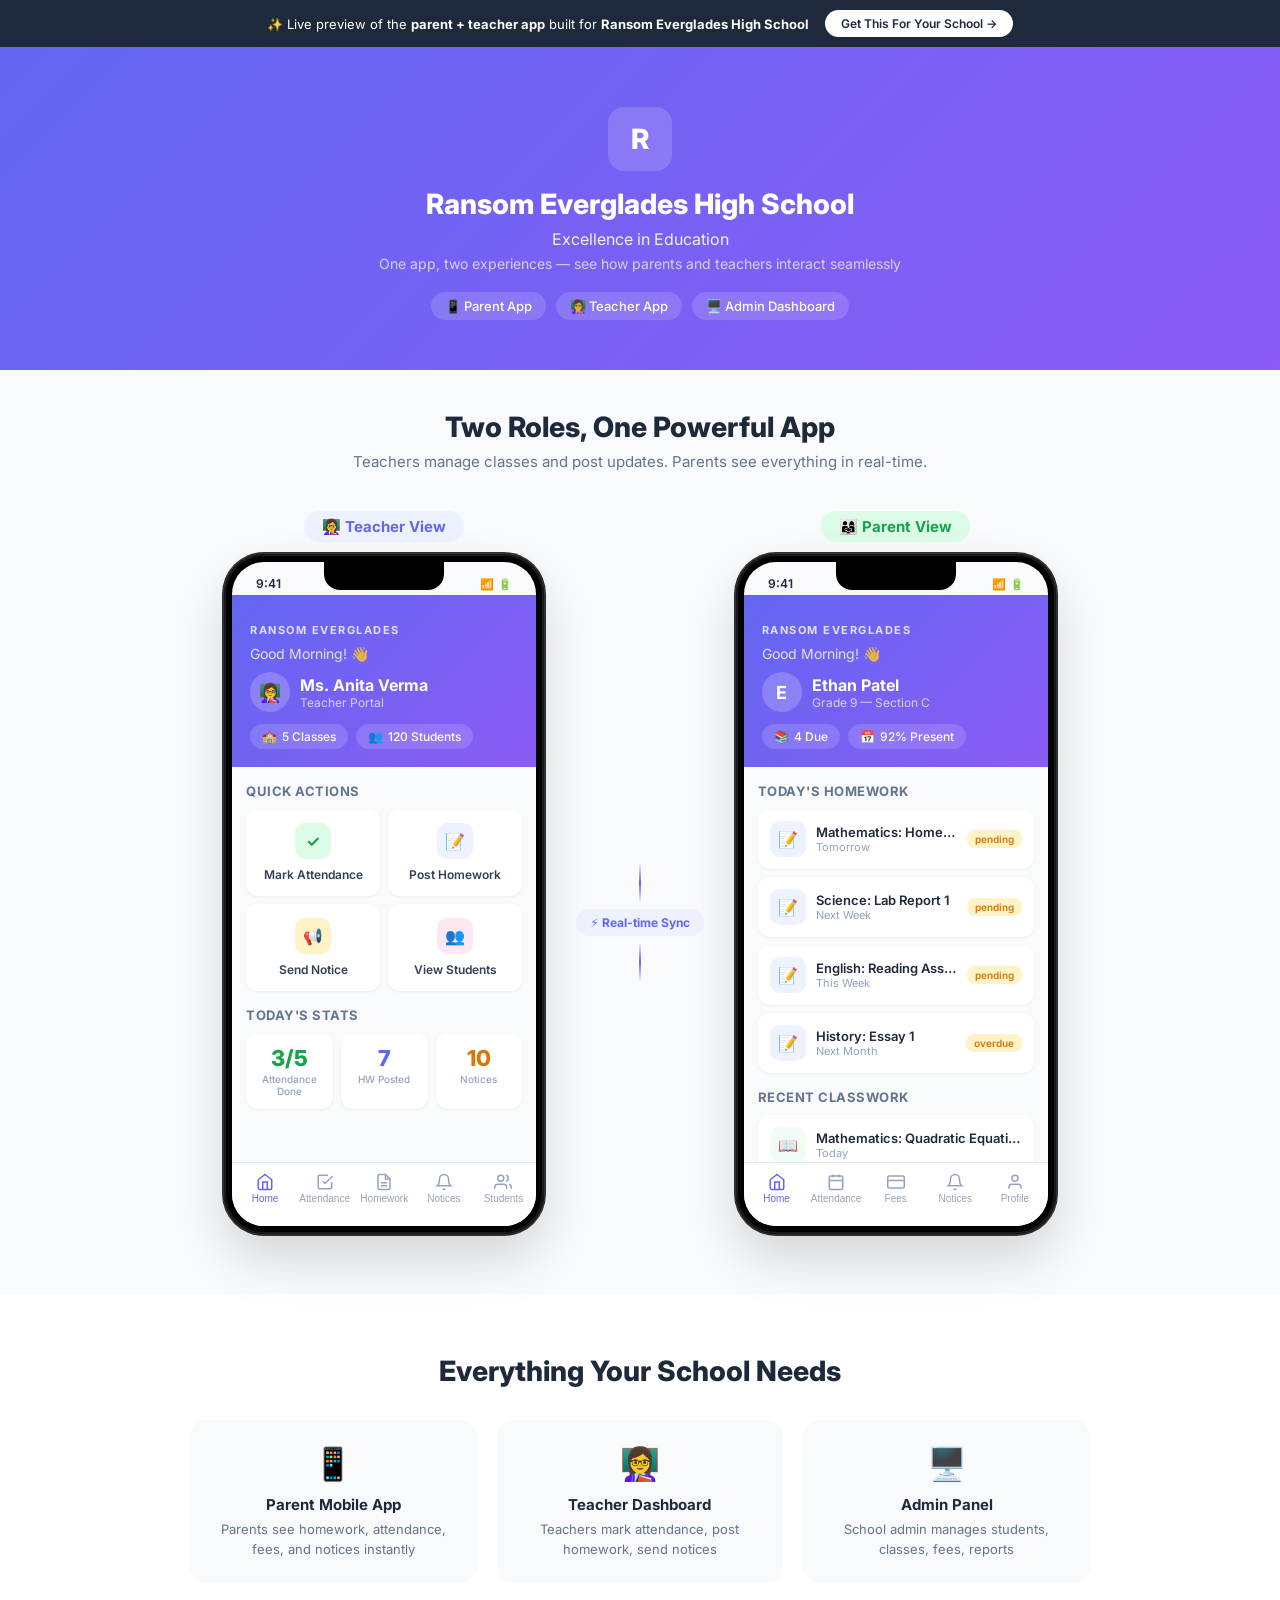
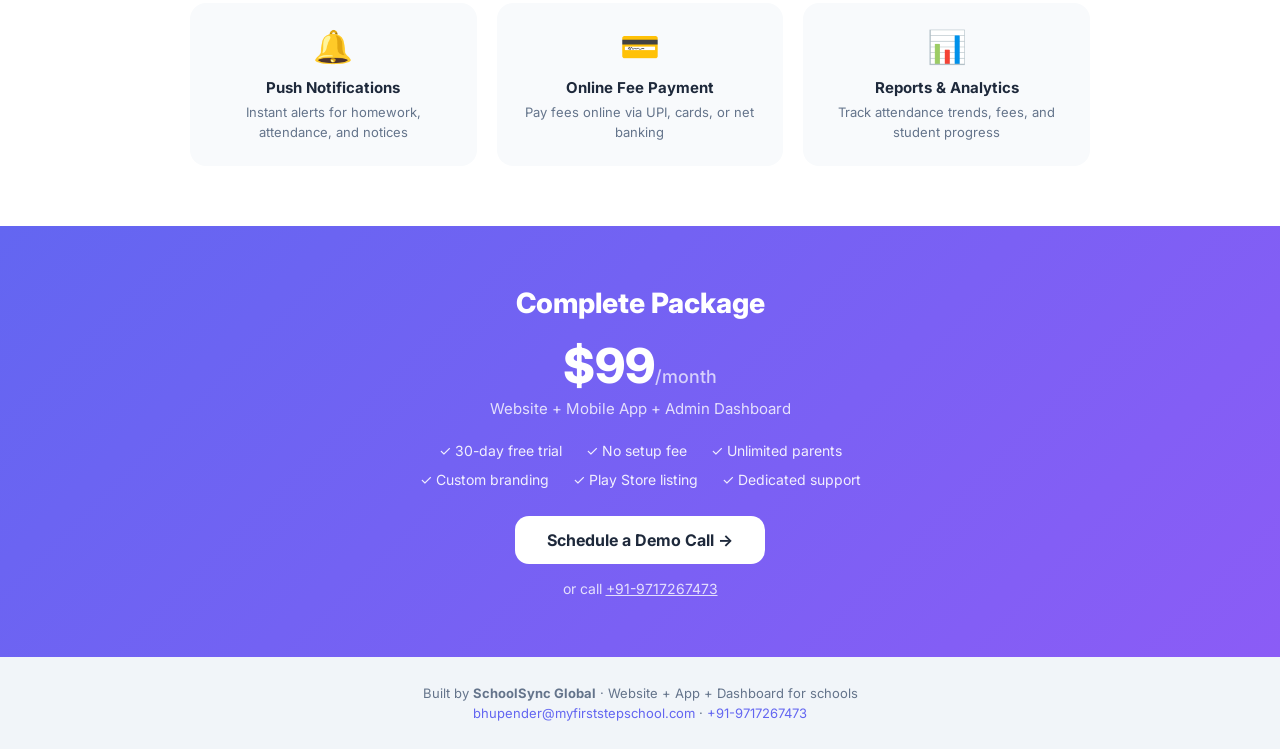
==== app/index.html @ f5631f1d "Add app demo for Ransom Everglades High School" ====
<!DOCTYPE html>
<html lang="en">
<head>
  <meta charset="UTF-8">
  <meta name="viewport" content="width=device-width,initial-scale=1.0">
  <title>Ransom Everglades High School — App Preview</title>
  <meta name="description" content="See how the Ransom Everglades High School parent &amp; teacher app would look. Homework, attendance, fees, notices — all in one app.">
  <link rel="preconnect" href="https://fonts.googleapis.com">
  <link rel="preconnect" href="https://fonts.gstatic.com" crossorigin>
  <link href="https://fonts.googleapis.com/css2?family=Inter:wght@400;500;600;700;800&display=swap" rel="stylesheet">
  <link rel="stylesheet" href="/app/styles.css">
</head>
<body>
  <!-- Top banner -->
  <div class="demo-banner">
    <div class="banner-inner">
      <span>✨ Live preview of the <strong>parent + teacher app</strong> built for <strong>Ransom Everglades High School</strong></span>
      <a href="mailto:bhupender@myfirststepschool.com" class="banner-cta">Get This For Your School →</a>
    </div>
  </div>

  <!-- Hero section -->
  <div class="hero-section" style="background:linear-gradient(135deg,#6366F1,#8B5CF6)">
    <div class="hero-content">
      <div class="hero-logo" style="background:rgba(255,255,255,.15)">R</div>
      <h1>Ransom Everglades High School</h1>
      <p class="hero-tagline">Excellence in Education</p>
      <p class="hero-desc">One app, two experiences — see how parents and teachers interact seamlessly</p>
      <div class="hero-badges">
        <span class="hero-badge">📱 Parent App</span>
        <span class="hero-badge">👩‍🏫 Teacher App</span>
        <span class="hero-badge">🖥️ Admin Dashboard</span>
      </div>
    </div>
  </div>

  <!-- Dual Phone Section -->
  <div class="phones-section">
    <div class="phones-header">
      <h2>Two Roles, One Powerful App</h2>
      <p>Teachers manage classes and post updates. Parents see everything in real-time.</p>
    </div>

    <div class="phones-container">
      <!-- TEACHER PHONE -->
      <div class="phone-wrapper">
        <div class="phone-label teacher-label">👩‍🏫 Teacher View</div>
        <div class="phone-frame" id="teacher-phone">
          <div class="phone-notch"></div>
          <div class="phone-screen">
            <div class="status-bar">
              <span class="time">9:41</span>
              <div class="status-icons"><span>📶</span><span>🔋</span></div>
            </div>

            <!-- Teacher: Dashboard -->
            <div class="app-screen active" data-screen="t-dashboard" data-phone="teacher">
              <div class="screen-hero" style="background:linear-gradient(135deg,#6366F1,#8B5CF6)">
                <div class="app-name-bar">Ransom Everglades</div>
                <div class="hero-greeting">Good Morning! 👋</div>
                <div class="hero-student">
                  <div class="student-avatar">👩‍🏫</div>
                  <div>
                    <div class="student-name">Ms. Anita Verma</div>
                    <div class="student-class">Teacher Portal</div>
                  </div>
                </div>
                <div class="hero-chips">
                  <div class="glass-chip"><span>🏫</span> 5 Classes</div>
                  <div class="glass-chip"><span>👥</span> 120 Students</div>
                </div>
              </div>
              <div class="screen-body">
                <div class="section-label">Quick Actions</div>
                <div class="quick-actions">
                  <div class="action-card" data-goto="t-attendance">
                    <div class="action-icon" style="background:#DCFCE7;color:#16A34A">✓</div>
                    <span>Mark Attendance</span>
                  </div>
                  <div class="action-card" data-goto="t-homework">
                    <div class="action-icon" style="background:#EEF2FF;color:#6366F1">📝</div>
                    <span>Post Homework</span>
                  </div>
                  <div class="action-card" data-goto="t-notices">
                    <div class="action-icon" style="background:#FEF3C7;color:#D97706">📢</div>
                    <span>Send Notice</span>
                  </div>
                  <div class="action-card" data-goto="t-students">
                    <div class="action-icon" style="background:#FCE7F3;color:#DB2777">👥</div>
                    <span>View Students</span>
                  </div>
                </div>
                <div class="section-label" style="margin-top:16px">Today's Stats</div>
                <div class="stats-row">
                  <div class="stat-card"><div class="stat-num" style="color:#16A34A">3/5</div><div class="stat-lbl">Attendance Done</div></div>
                  <div class="stat-card"><div class="stat-num" style="color:#6366F1">7</div><div class="stat-lbl">HW Posted</div></div>
                  <div class="stat-card"><div class="stat-num" style="color:#D97706">10</div><div class="stat-lbl">Notices</div></div>
                </div>
              </div>
            </div>

            <!-- Teacher: Mark Attendance -->
            <div class="app-screen" data-screen="t-attendance" data-phone="teacher">
              <div class="screen-hero compact" style="background:linear-gradient(135deg,#6366F1,#8B5CF6)">
                <div class="app-name-bar">Ransom Everglades</div>
                <div class="screen-title">Mark Attendance</div>
                <div class="screen-subtitle">Sunday, May 24, 2026</div>
              </div>
              <div class="screen-body">
                <div class="class-selector"><div class="class-chip active">Grade 3-A</div><div class="class-chip">Grade 3-B</div><div class="class-chip">Grade 4-A</div></div>
                <div class="attendance-toolbar">
                  <button class="att-btn present-btn">All Present</button>
                  <button class="att-btn absent-btn">All Absent</button>
                </div>
                <div id="teacher-attendance-list" class="card-list"></div>
              </div>
            </div>

            <!-- Teacher: Post Homework -->
            <div class="app-screen" data-screen="t-homework" data-phone="teacher">
              <div class="screen-hero compact" style="background:linear-gradient(135deg,#6366F1,#8B5CF6)">
                <div class="app-name-bar">Ransom Everglades</div>
                <div class="screen-title">Homework</div>
                <div class="screen-subtitle">Post &amp; Manage</div>
              </div>
              <div class="screen-body">
                <div class="form-area">
                  <div class="form-group"><label class="form-label">Class</label><div class="form-select">Grade 3 — Section A</div></div>
                  <div class="form-group"><label class="form-label">Subject</label><div class="form-select">Mathematics</div></div>
                  <div class="form-group"><label class="form-label">Title</label><div class="form-input-demo">Chapter 5 — Fractions Practice</div></div>
                  <div class="form-group"><label class="form-label">Due Date</label><div class="form-input-demo">Tomorrow</div></div>
                  <button class="submit-btn" style="background:#6366F1">📤 Post Homework</button>
                </div>
                <div class="section-label" style="margin-top:16px">Recently Posted</div>
                <div id="teacher-hw-list" class="card-list"></div>
              </div>
            </div>

            <!-- Teacher: Send Notice -->
            <div class="app-screen" data-screen="t-notices" data-phone="teacher">
              <div class="screen-hero compact" style="background:linear-gradient(135deg,#6366F1,#8B5CF6)">
                <div class="app-name-bar">Ransom Everglades</div>
                <div class="screen-title">Notices</div>
                <div class="screen-subtitle">Post Announcements</div>
              </div>
              <div class="screen-body">
                <div class="form-area">
                  <div class="form-group"><label class="form-label">Target</label><div class="class-selector"><div class="class-chip active">All Classes</div><div class="class-chip">3-A</div><div class="class-chip">3-B</div></div></div>
                  <div class="form-group"><label class="form-label">Title</label><div class="form-input-demo">Annual Day Celebration</div></div>
                  <div class="form-group"><label class="form-label">Message</label><div class="form-textarea-demo">Our Annual Day will be held on June 15th. All parents are invited.</div></div>
                  <button class="submit-btn" style="background:#6366F1">📢 Post Notice</button>
                </div>
                <div class="section-label" style="margin-top:16px">Recent</div>
                <div id="teacher-notices-list" class="card-list"></div>
              </div>
            </div>

            <!-- Teacher: Students -->
            <div class="app-screen" data-screen="t-students" data-phone="teacher">
              <div class="screen-hero compact" style="background:linear-gradient(135deg,#6366F1,#8B5CF6)">
                <div class="app-name-bar">Ransom Everglades</div>
                <div class="screen-title">Students</div>
                <div class="screen-subtitle">Class Directory</div>
              </div>
              <div class="screen-body">
                <div class="class-selector"><div class="class-chip active">Grade 3-A</div><div class="class-chip">Grade 3-B</div><div class="class-chip">Grade 4-A</div></div>
                <div class="search-bar"><span>🔍</span><span class="search-text">Search students...</span></div>
                <div id="teacher-students-list" class="card-list"></div>
              </div>
            </div>

            <div class="tab-bar">
              <button class="tab active" data-tab="t-dashboard" data-phone="teacher"><svg width="20" height="20" viewBox="0 0 24 24" fill="none" stroke="currentColor" stroke-width="2"><path d="M3 9l9-7 9 7v11a2 2 0 01-2 2H5a2 2 0 01-2-2z"/><polyline points="9 22 9 12 15 12 15 22"/></svg><span>Home</span></button>
              <button class="tab" data-tab="t-attendance" data-phone="teacher"><svg width="20" height="20" viewBox="0 0 24 24" fill="none" stroke="currentColor" stroke-width="2"><path d="M9 11l3 3L22 4"/><path d="M21 12v7a2 2 0 01-2 2H5a2 2 0 01-2-2V5a2 2 0 012-2h11"/></svg><span>Attendance</span></button>
              <button class="tab" data-tab="t-homework" data-phone="teacher"><svg width="20" height="20" viewBox="0 0 24 24" fill="none" stroke="currentColor" stroke-width="2"><path d="M14 2H6a2 2 0 00-2 2v16a2 2 0 002 2h12a2 2 0 002-2V8z"/><polyline points="14 2 14 8 20 8"/><line x1="16" y1="13" x2="8" y2="13"/><line x1="16" y1="17" x2="8" y2="17"/></svg><span>Homework</span></button>
              <button class="tab" data-tab="t-notices" data-phone="teacher"><svg width="20" height="20" viewBox="0 0 24 24" fill="none" stroke="currentColor" stroke-width="2"><path d="M18 8A6 6 0 006 8c0 7-3 9-3 9h18s-3-2-3-9"/><path d="M13.73 21a2 2 0 01-3.46 0"/></svg><span>Notices</span></button>
              <button class="tab" data-tab="t-students" data-phone="teacher"><svg width="20" height="20" viewBox="0 0 24 24" fill="none" stroke="currentColor" stroke-width="2"><path d="M17 21v-2a4 4 0 00-4-4H5a4 4 0 00-4 4v2"/><circle cx="9" cy="7" r="4"/><path d="M23 21v-2a4 4 0 00-3-3.87"/><path d="M16 3.13a4 4 0 010 7.75"/></svg><span>Students</span></button>
            </div>
          </div>
        </div>
      </div>

      <!-- Sync indicator -->
      <div class="sync-arrow">
        <div class="sync-line"></div>
        <div class="sync-badge">⚡ Real-time Sync</div>
        <div class="sync-line"></div>
      </div>

      <!-- PARENT PHONE -->
      <div class="phone-wrapper">
        <div class="phone-label parent-label">👨‍👩‍👧 Parent View</div>
        <div class="phone-frame" id="parent-phone">
          <div class="phone-notch"></div>
          <div class="phone-screen">
            <div class="status-bar">
              <span class="time">9:41</span>
              <div class="status-icons"><span>📶</span><span>🔋</span></div>
            </div>

            <!-- Parent: Home -->
            <div class="app-screen active" data-screen="p-home" data-phone="parent">
              <div class="screen-hero" style="background:linear-gradient(135deg,#6366F1,#8B5CF6)">
                <div class="app-name-bar">Ransom Everglades</div>
                <div class="hero-greeting">Good Morning! 👋</div>
                <div class="hero-student">
                  <div class="student-avatar">E</div>
                  <div><div class="student-name">Ethan Patel</div><div class="student-class">Grade 9 — Section C</div></div>
                </div>
                <div class="hero-chips">
                  <div class="glass-chip"><span>📚</span> 4 Due</div>
                  <div class="glass-chip"><span>📅</span> 92% Present</div>
                </div>
              </div>
              <div class="screen-body">
                <div class="section-label">Today's Homework</div>
                <div id="homework-list" class="card-list"></div>
                <div class="section-label" style="margin-top:16px">Recent Classwork</div>
                <div id="classwork-list" class="card-list"></div>
              </div>
            </div>

            <!-- Parent: Attendance -->
            <div class="app-screen" data-screen="p-attendance" data-phone="parent">
              <div class="screen-hero compact" style="background:linear-gradient(135deg,#6366F1,#8B5CF6)">
                <div class="app-name-bar">Ransom Everglades</div>
                <div class="screen-title">Attendance</div>
                <div class="screen-subtitle">May Summary</div>
              </div>
              <div class="screen-body">
                <div class="attendance-ring-area"><div class="ring-container"><svg class="progress-ring" viewBox="0 0 120 120"><circle class="ring-bg" cx="60" cy="60" r="52"/><circle class="ring-progress" cx="60" cy="60" r="52" stroke="#6366F1" stroke-dasharray="326.7" stroke-dashoffset="26"/></svg><div class="ring-label">92%</div></div></div>
                <div class="attendance-stats">
                  <div class="att-stat present"><div class="att-num">22</div><div class="att-label">Present</div></div>
                  <div class="att-stat absent"><div class="att-num">2</div><div class="att-label">Absent</div></div>
                  <div class="att-stat other"><div class="att-num">4</div><div class="att-label">Holiday</div></div>
                </div>
                <div class="section-label">Recent Absences</div>
                <div id="absences-list" class="card-list"></div>
              </div>
            </div>

            <!-- Parent: Fees -->
            <div class="app-screen" data-screen="p-fees" data-phone="parent">
              <div class="screen-hero compact" style="background:linear-gradient(135deg,#6366F1,#8B5CF6)">
                <div class="app-name-bar">Ransom Everglades</div>
                <div class="screen-title">Fees</div>
                <div class="screen-subtitle">Payment Summary</div>
              </div>
              <div class="screen-body">
                <div class="fee-summary"><div class="fee-total"><div class="fee-amount">$11,000</div><div class="fee-label">Total This Term</div></div><div class="fee-chips"><div class="fee-chip paid"><span>✓</span> <span>0</span> Paid</div><div class="fee-chip pending"><span>!</span> <span>0</span> Pending</div></div></div>
                <div class="section-label">Fee Details</div>
                <div id="fees-list" class="card-list"></div>
              </div>
            </div>

            <!-- Parent: Notices -->
            <div class="app-screen" data-screen="p-notices" data-phone="parent">
              <div class="screen-hero compact" style="background:linear-gradient(135deg,#6366F1,#8B5CF6)">
                <div class="app-name-bar">Ransom Everglades</div>
                <div class="screen-title">Notices</div>
                <div class="screen-subtitle">School Announcements</div>
              </div>
              <div class="screen-body"><div id="notices-list" class="card-list"></div></div>
            </div>

            <!-- Parent: Profile -->
            <div class="app-screen" data-screen="p-profile" data-phone="parent">
              <div class="screen-hero compact" style="background:linear-gradient(135deg,#6366F1,#8B5CF6)">
                <div class="app-name-bar">Ransom Everglades</div>
                <div class="screen-title">Profile</div>
                <div class="screen-subtitle">Student Information</div>
              </div>
              <div class="screen-body">
                <div class="profile-header"><div class="profile-avatar" style="background:linear-gradient(135deg,#6366F1,#8B5CF6)">E</div><div class="profile-name">Ethan Patel</div><div class="profile-class">Grade 9 — Section C · Roll No. 12</div></div>
                <div class="profile-details">
                  <div class="profile-row"><span class="profile-icon">🏫</span><div><div class="pd-label">School</div><div class="pd-value">Ransom Everglades High School</div></div></div>
                  <div class="profile-row"><span class="profile-icon">👨‍👩‍👧</span><div><div class="pd-label">Parent</div><div class="pd-value">Mr. and Mrs. Rakesh Patel</div></div></div>
                  <div class="profile-row"><span class="profile-icon">📞</span><div><div class="pd-label">Contact</div><div class="pd-value">305-123-4567</div></div></div>
                  <div class="profile-row"><span class="profile-icon">📧</span><div><div class="pd-label">Email</div><div class="pd-value">rakesh.patel@example.com</div></div></div>
                  <div class="profile-row"><span class="profile-icon">🩸</span><div><div class="pd-label">Blood Group</div><div class="pd-value">O+</div></div></div>
                </div>
              </div>
            </div>

            <div class="tab-bar">
              <button class="tab active" data-tab="p-home" data-phone="parent"><svg width="20" height="20" viewBox="0 0 24 24" fill="none" stroke="currentColor" stroke-width="2"><path d="M3 9l9-7 9 7v11a2 2 0 01-2 2H5a2 2 0 01-2-2z"/><polyline points="9 22 9 12 15 12 15 22"/></svg><span>Home</span></button>
              <button class="tab" data-tab="p-attendance" data-phone="parent"><svg width="20" height="20" viewBox="0 0 24 24" fill="none" stroke="currentColor" stroke-width="2"><rect x="3" y="4" width="18" height="18" rx="2" ry="2"/><line x1="16" y1="2" x2="16" y2="6"/><line x1="8" y1="2" x2="8" y2="6"/><line x1="3" y1="10" x2="21" y2="10"/></svg><span>Attendance</span></button>
              <button class="tab" data-tab="p-fees" data-phone="parent"><svg width="20" height="20" viewBox="0 0 24 24" fill="none" stroke="currentColor" stroke-width="2"><rect x="1" y="4" width="22" height="16" rx="2" ry="2"/><line x1="1" y1="10" x2="23" y2="10"/></svg><span>Fees</span></button>
              <button class="tab" data-tab="p-notices" data-phone="parent"><svg width="20" height="20" viewBox="0 0 24 24" fill="none" stroke="currentColor" stroke-width="2"><path d="M18 8A6 6 0 006 8c0 7-3 9-3 9h18s-3-2-3-9"/><path d="M13.73 21a2 2 0 01-3.46 0"/></svg><span>Notices</span></button>
              <button class="tab" data-tab="p-profile" data-phone="parent"><svg width="20" height="20" viewBox="0 0 24 24" fill="none" stroke="currentColor" stroke-width="2"><path d="M20 21v-2a4 4 0 00-4-4H8a4 4 0 00-4 4v2"/><circle cx="12" cy="7" r="4"/></svg><span>Profile</span></button>
            </div>
          </div>
        </div>
      </div>
    </div>
  </div>

  <!-- Features -->
  <div class="features-section">
    <div class="features-inner">
      <h2>Everything Your School Needs</h2>
      <div class="features-grid">
        <div class="feat-card"><div class="feat-icon">📱</div><h3>Parent Mobile App</h3><p>Parents see homework, attendance, fees, and notices instantly</p></div>
        <div class="feat-card"><div class="feat-icon">👩‍🏫</div><h3>Teacher Dashboard</h3><p>Teachers mark attendance, post homework, send notices</p></div>
        <div class="feat-card"><div class="feat-icon">🖥️</div><h3>Admin Panel</h3><p>School admin manages students, classes, fees, reports</p></div>
        <div class="feat-card"><div class="feat-icon">🔔</div><h3>Push Notifications</h3><p>Instant alerts for homework, attendance, and notices</p></div>
        <div class="feat-card"><div class="feat-icon">💳</div><h3>Online Fee Payment</h3><p>Pay fees online via UPI, cards, or net banking</p></div>
        <div class="feat-card"><div class="feat-icon">📊</div><h3>Reports &amp; Analytics</h3><p>Track attendance trends, fees, and student progress</p></div>
      </div>
    </div>
  </div>

  <!-- Pricing -->
  <div class="pricing-section" style="background:linear-gradient(135deg,#6366F1,#8B5CF6)">
    <div class="pricing-inner">
      <h2>Complete Package</h2>
      <div class="pricing-price">$99<span>/month</span></div>
      <p class="pricing-sub">Website + Mobile App + Admin Dashboard</p>
      <div class="pricing-features"><span>✓ 30-day free trial</span><span>✓ No setup fee</span><span>✓ Unlimited parents</span><span>✓ Custom branding</span><span>✓ Play Store listing</span><span>✓ Dedicated support</span></div>
      <a href="mailto:bhupender@myfirststepschool.com?subject=Demo%20for%20ransom-everglades-high-school" class="cta-button-lg">Schedule a Demo Call →</a>
      <p class="pricing-phone">or call <a href="tel:+919717267473">+91-9717267473</a></p>
    </div>
  </div>

  <footer class="demo-footer">
    <div class="footer-inner">
      <p>Built by <strong>SchoolSync Global</strong> · Website + App + Dashboard for schools</p>
      <p><a href="mailto:bhupender@myfirststepschool.com">bhupender@myfirststepschool.com</a> · <a href="tel:+919717267473">+91-9717267473</a></p>
    </div>
  </footer>

  <script>window.__SCHOOL_CONFIG__ = {"homework":[{"subject":"Mathematics","title":"Homework Assignment 4","due":"Tomorrow","status":"pending"},{"subject":"Science","title":"Lab Report 1","due":"Next Week","status":"pending"},{"subject":"English","title":"Reading Assignment 2","due":"This Week","status":"pending"},{"subject":"History","title":"Essay 1","due":"Next Month","status":"overdue"}],"classwork":[{"subject":"Mathematics","title":"Quadratic Equations","date":"Today"},{"subject":"Science","title":"Cellular Respiration","date":"Yesterday"},{"subject":"English","title":"Poetry Analysis","date":"This Week"}],"absences":[{"date":"2024-03-05","reason":"Illness","status":"approved"},{"date":"2024-03-10","reason":"Family Emergency","status":"pending"}],"fees":[{"type":"Tuition","amount":"$10,000","due":"2024-03-15","status":"paid"},{"type":"Activity Fee","amount":"$500","due":"2024-03-20","status":"pending"},{"type":"Transportation Fee","amount":"$200","due":"2024-03-25","status":"paid"},{"type":"Books and Materials","amount":"$300","due":"2024-03-30","status":"pending"}],"notices":[{"title":"School Play Auditions","body":"Auditions for the school play will be held on March 5th. Please sign up for a time slot.","date":"2024-03-01"},{"title":"Parent-Teacher Conference","body":"A parent-teacher conference will be held on March 20th. Please sign up for a time slot.","date":"2024-03-15"},{"title":"School Calendar Update","body":"Please note that the school calendar has been updated. The new calendar can be found on the school website.","date":"2024-03-10"},{"title":"Book Fair","body":"A book fair will be held on March 25th. Please come and explore the different books available.","date":"2024-03-20"}],"teacher":{"students":[{"name":"Ethan Patel","roll":101,"parent":"Mr. and Mrs. Rakesh Patel","color":"#f6e6d5","textColor":"#333"},{"name":"Sophia Rodriguez","roll":102,"parent":"Mr. and Mrs. Carlos Rodriguez","color":"#d1f3fa","textColor":"#333"},{"name":"Oliver Brown","roll":103,"parent":"Mr. and Mrs. James Brown","color":"#f6d0b3","textColor":"#333"},{"name":"Ava Lee","roll":104,"parent":"Mr. and Mrs. David Lee","color":"#b3d0e6","textColor":"#333"},{"name":"Noah White","roll":105,"parent":"Mr. and Mrs. Emily White","color":"#c9e6d1","textColor":"#333"},{"name":"Isabella Hall","roll":106,"parent":"Mr. and Mrs. Michael Hall","color":"#d1c5f5","textColor":"#333"},{"name":"Liam Martin","roll":107,"parent":"Mr. and Mrs. Sarah Martin","color":"#e6d6b1","textColor":"#333"},{"name":"Charlotte Kim","roll":108,"parent":"Mr. and Mrs. Daniel Kim","color":"#d4c3f9","textColor":"#333"},{"name":"William Walker","roll":109,"parent":"Mr. and Mrs. Rachel Walker","color":"#f0c7d5","textColor":"#333"},{"name":"Emily Brooks","roll":110,"parent":"Mr. and Mrs. Kevin Brooks","color":"#b3c5d5","textColor":"#333"}],"recentHomework":[{"subject":"Mathematics","title":"Homework Assignment 5","class":"Grade 9","date":"2024-03-10"},{"subject":"Science","title":"Lab Report 2","class":"Grade 9","date":"2024-03-12"},{"subject":"English","title":"Reading Assignment 3","class":"Grade 9","date":"2024-03-15"}],"recentNotices":[{"title":"School Play Auditions","target":"Grade 9-12","date":"2024-03-05"},{"title":"Parent-Teacher Conference","target":"Grade 9-12","date":"2024-03-20"}]}};</script>
  <script src="/app/app.js"></script>
</body>
</html>
---- app/styles.css ----
/* ==================== RESET & BASE ==================== */
*,*::before,*::after{box-sizing:border-box;margin:0;padding:0}
body{font-family:'Inter',system-ui,-apple-system,sans-serif;background:#f8fafc;color:#1e293b;-webkit-font-smoothing:antialiased}
a{color:inherit;text-decoration:none}

/* ==================== DEMO BANNER ==================== */
.demo-banner{background:#1e293b;color:#fff;padding:10px 20px;text-align:center;font-size:13px;position:sticky;top:0;z-index:100}
.banner-inner{max-width:900px;margin:0 auto;display:flex;align-items:center;justify-content:center;gap:16px;flex-wrap:wrap}
.banner-cta{background:#fff;color:#1e293b;padding:6px 16px;border-radius:20px;font-weight:600;font-size:12px;transition:transform .2s}
.banner-cta:hover{transform:scale(1.05)}

/* ==================== HERO SECTION ==================== */
.hero-section{padding:60px 20px 50px;text-align:center;color:#fff}
.hero-content{max-width:600px;margin:0 auto}
.hero-logo{width:64px;height:64px;border-radius:16px;display:inline-flex;align-items:center;justify-content:center;font-size:28px;font-weight:800;color:#fff;margin-bottom:16px}
.hero-section h1{font-size:28px;font-weight:800;margin-bottom:8px}
.hero-tagline{font-size:16px;opacity:.9;margin-bottom:6px}
.hero-desc{font-size:14px;opacity:.7;margin-bottom:20px}
.hero-badges{display:flex;gap:10px;justify-content:center;flex-wrap:wrap}
.hero-badge{background:rgba(255,255,255,.15);backdrop-filter:blur(8px);padding:6px 14px;border-radius:20px;font-size:13px;font-weight:500}

/* ==================== PHONES SECTION ==================== */
.phones-section{padding:40px 20px 60px;max-width:1100px;margin:0 auto}
.phones-header{text-align:center;margin-bottom:40px}
.phones-header h2{font-size:28px;font-weight:800;margin-bottom:8px}
.phones-header p{color:#64748b;font-size:15px}

.phones-container{display:flex;align-items:flex-start;justify-content:center;gap:24px;flex-wrap:wrap}
.phone-wrapper{display:flex;flex-direction:column;align-items:center;gap:12px}

/* Phone Labels */
.phone-label{font-size:15px;font-weight:700;padding:6px 18px;border-radius:20px;display:inline-flex;align-items:center;gap:6px}
.teacher-label{background:#EEF2FF;color:#6366F1}
.parent-label{background:#DCFCE7;color:#16A34A}

/* ==================== PHONE FRAME ==================== */
.phone-frame{width:320px;height:680px;background:#000;border-radius:40px;padding:8px;box-shadow:0 25px 50px rgba(0,0,0,.15),0 0 0 2px #333,inset 0 0 0 2px #1a1a1a;position:relative;overflow:hidden}
.phone-notch{position:absolute;top:8px;left:50%;transform:translateX(-50%);width:120px;height:28px;background:#000;border-radius:0 0 16px 16px;z-index:10}
.phone-screen{background:#f8fafc;border-radius:32px;height:100%;overflow:hidden;display:flex;flex-direction:column;position:relative}

/* Status Bar */
.status-bar{display:flex;justify-content:space-between;align-items:center;padding:14px 24px 4px;font-size:12px;font-weight:600;position:relative;z-index:5}
.status-icons{display:flex;gap:4px;font-size:11px}

/* ==================== APP SCREENS ==================== */
.app-screen{display:none;flex-direction:column;flex:1;overflow:hidden}
.app-screen.active{display:flex}

/* Screen Hero */
.screen-hero{color:#fff;padding:28px 18px 18px;position:relative}
.screen-hero.compact{padding:28px 18px 14px}
.app-name-bar{font-size:11px;font-weight:700;text-transform:uppercase;letter-spacing:1.5px;opacity:.8;margin-bottom:8px}
.screen-title{font-size:20px;font-weight:800}
.screen-subtitle{font-size:13px;opacity:.7;margin-top:2px}

.hero-greeting{font-size:14px;opacity:.8;margin-bottom:10px}
.hero-student{display:flex;align-items:center;gap:10px;margin-bottom:12px}
.student-avatar{width:40px;height:40px;border-radius:50%;background:rgba(255,255,255,.2);display:flex;align-items:center;justify-content:center;font-size:18px;font-weight:700}
.student-name{font-size:16px;font-weight:700}
.student-class{font-size:12px;opacity:.7}
.hero-chips{display:flex;gap:8px}
.glass-chip{background:rgba(255,255,255,.15);backdrop-filter:blur(8px);padding:5px 12px;border-radius:14px;font-size:12px;font-weight:500;display:flex;align-items:center;gap:5px}

/* Screen Body */
.screen-body{flex:1;overflow-y:auto;padding:16px 14px;-webkit-overflow-scrolling:touch}
.section-label{font-size:13px;font-weight:700;color:#64748b;text-transform:uppercase;letter-spacing:.5px;margin-bottom:10px}

/* ==================== TAB BAR ==================== */
.tab-bar{display:flex;background:#fff;border-top:1px solid #e2e8f0;padding:6px 4px 18px;gap:2px}
.tab{flex:1;display:flex;flex-direction:column;align-items:center;gap:2px;background:none;border:none;color:#94a3b8;font-size:10px;font-weight:500;padding:4px 0;cursor:pointer;transition:color .2s}
.tab.active{color:#6366F1}
.tab svg{width:18px;height:18px}

/* ==================== CARD LIST ==================== */
.card-list{display:flex;flex-direction:column;gap:8px}
.card-item{background:#fff;border-radius:12px;padding:12px;box-shadow:0 1px 3px rgba(0,0,0,.06);display:flex;align-items:center;gap:10px;transition:transform .15s}
.card-item:active{transform:scale(.98)}
.card-icon{width:36px;height:36px;border-radius:10px;display:flex;align-items:center;justify-content:center;font-size:16px;flex-shrink:0}
.card-content{flex:1;min-width:0}
.card-title{font-size:13px;font-weight:600;white-space:nowrap;overflow:hidden;text-overflow:ellipsis}
.card-sub{font-size:11px;color:#94a3b8}
.card-badge{font-size:10px;font-weight:600;padding:3px 8px;border-radius:8px;flex-shrink:0}

/* ==================== TEACHER: QUICK ACTIONS ==================== */
.quick-actions{display:grid;grid-template-columns:1fr 1fr;gap:8px}
.action-card{background:#fff;border-radius:12px;padding:14px 10px;display:flex;flex-direction:column;align-items:center;gap:8px;box-shadow:0 1px 3px rgba(0,0,0,.06);cursor:pointer;transition:transform .15s,box-shadow .15s}
.action-card:active{transform:scale(.96)}
.action-icon{width:36px;height:36px;border-radius:10px;display:flex;align-items:center;justify-content:center;font-size:16px;font-weight:700}
.action-card span{font-size:12px;font-weight:600;color:#334155}

/* ==================== TEACHER: STATS ROW ==================== */
.stats-row{display:grid;grid-template-columns:1fr 1fr 1fr;gap:8px}
.stat-card{background:#fff;border-radius:12px;padding:12px 8px;text-align:center;box-shadow:0 1px 3px rgba(0,0,0,.06)}
.stat-num{font-size:22px;font-weight:800}
.stat-lbl{font-size:10px;color:#94a3b8;font-weight:500;margin-top:2px}

/* ==================== TEACHER: CLASS SELECTOR ==================== */
.class-selector{display:flex;gap:6px;flex-wrap:wrap;margin-bottom:12px}
.class-chip{padding:6px 14px;border-radius:16px;font-size:12px;font-weight:600;background:#f1f5f9;color:#64748b;cursor:pointer;transition:all .2s}
.class-chip.active{background:#6366F1;color:#fff}

/* ==================== TEACHER: ATTENDANCE TOOLBAR ==================== */
.attendance-toolbar{display:flex;gap:8px;margin-bottom:12px}
.att-btn{flex:1;padding:8px;border:none;border-radius:10px;font-size:12px;font-weight:600;cursor:pointer;transition:opacity .2s}
.present-btn{background:#DCFCE7;color:#16A34A}
.absent-btn{background:#FEE2E2;color:#DC2626}

/* ==================== TEACHER: ATTENDANCE STUDENT ROW ==================== */
.attendance-row{display:flex;align-items:center;gap:10px;background:#fff;border-radius:12px;padding:10px 12px;margin-bottom:6px;box-shadow:0 1px 3px rgba(0,0,0,.06)}
.att-student-info{flex:1;min-width:0}
.att-student-name{font-size:13px;font-weight:600}
.att-student-roll{font-size:11px;color:#94a3b8}
.att-toggle{display:flex;gap:4px}
.att-toggle-btn{width:28px;height:28px;border:2px solid #e2e8f0;border-radius:8px;display:flex;align-items:center;justify-content:center;font-size:11px;font-weight:700;background:#fff;cursor:pointer;transition:all .2s}
.att-toggle-btn.sel-present{background:#DCFCE7;border-color:#16A34A;color:#16A34A}
.att-toggle-btn.sel-absent{background:#FEE2E2;border-color:#DC2626;color:#DC2626}
.att-toggle-btn.sel-late{background:#FEF3C7;border-color:#D97706;color:#D97706}

/* ==================== TEACHER: FORM ELEMENTS ==================== */
.form-area{display:flex;flex-direction:column;gap:12px}
.form-group{display:flex;flex-direction:column;gap:4px}
.form-label{font-size:11px;font-weight:600;color:#64748b;text-transform:uppercase;letter-spacing:.5px}
.form-select,.form-input-demo{background:#fff;border:1.5px solid #e2e8f0;border-radius:10px;padding:10px 12px;font-size:13px;color:#334155}
.form-textarea-demo{background:#fff;border:1.5px solid #e2e8f0;border-radius:10px;padding:10px 12px;font-size:12px;color:#334155;min-height:60px;line-height:1.5}
.submit-btn{border:none;color:#fff;padding:12px;border-radius:12px;font-size:14px;font-weight:700;cursor:pointer;transition:opacity .2s}
.submit-btn:active{opacity:.8}

/* Tab Pills */
.tab-pills{display:flex;gap:4px;background:#f1f5f9;border-radius:10px;padding:3px;margin-bottom:12px}
.pill{flex:1;text-align:center;padding:7px;border-radius:8px;font-size:12px;font-weight:600;color:#64748b;cursor:pointer;transition:all .2s}
.pill.active{background:#fff;color:#334155;box-shadow:0 1px 3px rgba(0,0,0,.1)}

/* ==================== TEACHER: SEARCH BAR ==================== */
.search-bar{display:flex;align-items:center;gap:8px;background:#fff;border:1.5px solid #e2e8f0;border-radius:12px;padding:10px 14px;margin-bottom:12px}
.search-text{font-size:13px;color:#94a3b8}

/* ==================== SYNC ARROW ==================== */
.sync-arrow{display:flex;flex-direction:column;align-items:center;gap:6px;padding:0 8px;align-self:center;margin-top:100px}
.sync-line{width:2px;height:40px;background:linear-gradient(180deg,transparent,#6366F1,transparent)}
.sync-badge{background:#EEF2FF;color:#6366F1;padding:6px 14px;border-radius:16px;font-size:12px;font-weight:700;white-space:nowrap;animation:syncPulse 2s ease-in-out infinite}
@keyframes syncPulse{0%,100%{opacity:.7;transform:scale(.97)}50%{opacity:1;transform:scale(1)}}

/* ==================== PARENT: ATTENDANCE RING ==================== */
.attendance-ring-area{display:flex;justify-content:center;margin:16px 0}
.ring-container{position:relative;width:120px;height:120px}
.progress-ring{width:100%;height:100%;transform:rotate(-90deg)}
.ring-bg{fill:none;stroke:#e2e8f0;stroke-width:8}
.ring-progress{fill:none;stroke-width:8;stroke-linecap:round;transition:stroke-dashoffset .8s ease}
.ring-label{position:absolute;top:50%;left:50%;transform:translate(-50%,-50%);font-size:24px;font-weight:800}
.attendance-stats{display:flex;justify-content:center;gap:24px;margin:16px 0}
.att-stat{text-align:center}
.att-num{font-size:20px;font-weight:800}
.att-label{font-size:11px;color:#94a3b8;font-weight:500}
.att-stat.present .att-num{color:#16A34A}
.att-stat.absent .att-num{color:#DC2626}
.att-stat.other .att-num{color:#6366F1}

/* ==================== PARENT: FEE SUMMARY ==================== */
.fee-summary{background:#fff;border-radius:16px;padding:20px;margin-bottom:16px;box-shadow:0 2px 8px rgba(0,0,0,.06);text-align:center}
.fee-amount{font-size:28px;font-weight:800;color:#1e293b}
.fee-label{font-size:12px;color:#94a3b8;margin-top:4px}
.fee-chips{display:flex;justify-content:center;gap:12px;margin-top:12px}
.fee-chip{display:flex;align-items:center;gap:6px;padding:6px 12px;border-radius:12px;font-size:12px;font-weight:600}
.fee-chip.paid{background:#DCFCE7;color:#16A34A}
.fee-chip.pending{background:#FEE2E2;color:#DC2626}

/* ==================== PARENT: PROFILE ==================== */
.profile-header{text-align:center;padding:16px 0 20px}
.profile-avatar{width:64px;height:64px;border-radius:50%;display:inline-flex;align-items:center;justify-content:center;font-size:24px;font-weight:800;color:#fff;margin-bottom:10px}
.profile-name{font-size:18px;font-weight:700}
.profile-class{font-size:13px;color:#64748b;margin-top:2px}
.profile-details{display:flex;flex-direction:column;gap:1px;background:#e2e8f0;border-radius:14px;overflow:hidden}
.profile-row{display:flex;align-items:center;gap:12px;padding:14px;background:#fff}
.profile-icon{font-size:18px;flex-shrink:0}
.pd-label{font-size:11px;color:#94a3b8;font-weight:500}
.pd-value{font-size:13px;font-weight:600}

/* ==================== FEATURES SECTION ==================== */
.features-section{padding:60px 20px;background:#fff}
.features-inner{max-width:900px;margin:0 auto;text-align:center}
.features-inner h2{font-size:28px;font-weight:800;margin-bottom:32px}
.features-grid{display:grid;grid-template-columns:repeat(3,1fr);gap:20px}
.feat-card{background:#f8fafc;border-radius:16px;padding:24px 20px;text-align:center;transition:transform .2s,box-shadow .2s}
.feat-card:hover{transform:translateY(-4px);box-shadow:0 8px 24px rgba(0,0,0,.08)}
.feat-icon{font-size:32px;margin-bottom:12px}
.feat-card h3{font-size:15px;font-weight:700;margin-bottom:6px}
.feat-card p{font-size:13px;color:#64748b;line-height:1.5}

/* ==================== PRICING SECTION ==================== */
.pricing-section{padding:60px 20px;color:#fff;text-align:center}
.pricing-inner{max-width:500px;margin:0 auto}
.pricing-inner h2{font-size:28px;font-weight:800;margin-bottom:16px}
.pricing-price{font-size:48px;font-weight:800;margin-bottom:4px}
.pricing-price span{font-size:18px;opacity:.7;font-weight:500}
.pricing-sub{font-size:15px;opacity:.8;margin-bottom:24px}
.pricing-features{display:flex;flex-wrap:wrap;justify-content:center;gap:12px 24px;margin-bottom:28px;font-size:14px;opacity:.9}
.cta-button-lg{display:inline-block;background:#fff;color:#1e293b;padding:14px 32px;border-radius:14px;font-size:16px;font-weight:700;transition:transform .2s}
.cta-button-lg:hover{transform:scale(1.05)}
.pricing-phone{margin-top:16px;font-size:14px;opacity:.8}
.pricing-phone a{text-decoration:underline}

/* ==================== FOOTER ==================== */
.demo-footer{padding:24px 20px;text-align:center;background:#f1f5f9}
.footer-inner p{font-size:13px;color:#64748b;margin:4px 0}
.footer-inner a{color:#6366F1}

/* ==================== RESPONSIVE ==================== */
@media(max-width:840px){
  .phones-container{flex-direction:column;align-items:center}
  .sync-arrow{flex-direction:row;margin-top:0;padding:8px 0}
  .sync-line{width:40px;height:2px}
  .features-grid{grid-template-columns:1fr 1fr}
}
@media(max-width:500px){
  .phone-frame{width:290px;height:620px}
  .hero-section h1{font-size:22px}
  .features-grid{grid-template-columns:1fr}
  .pricing-price{font-size:36px}
}
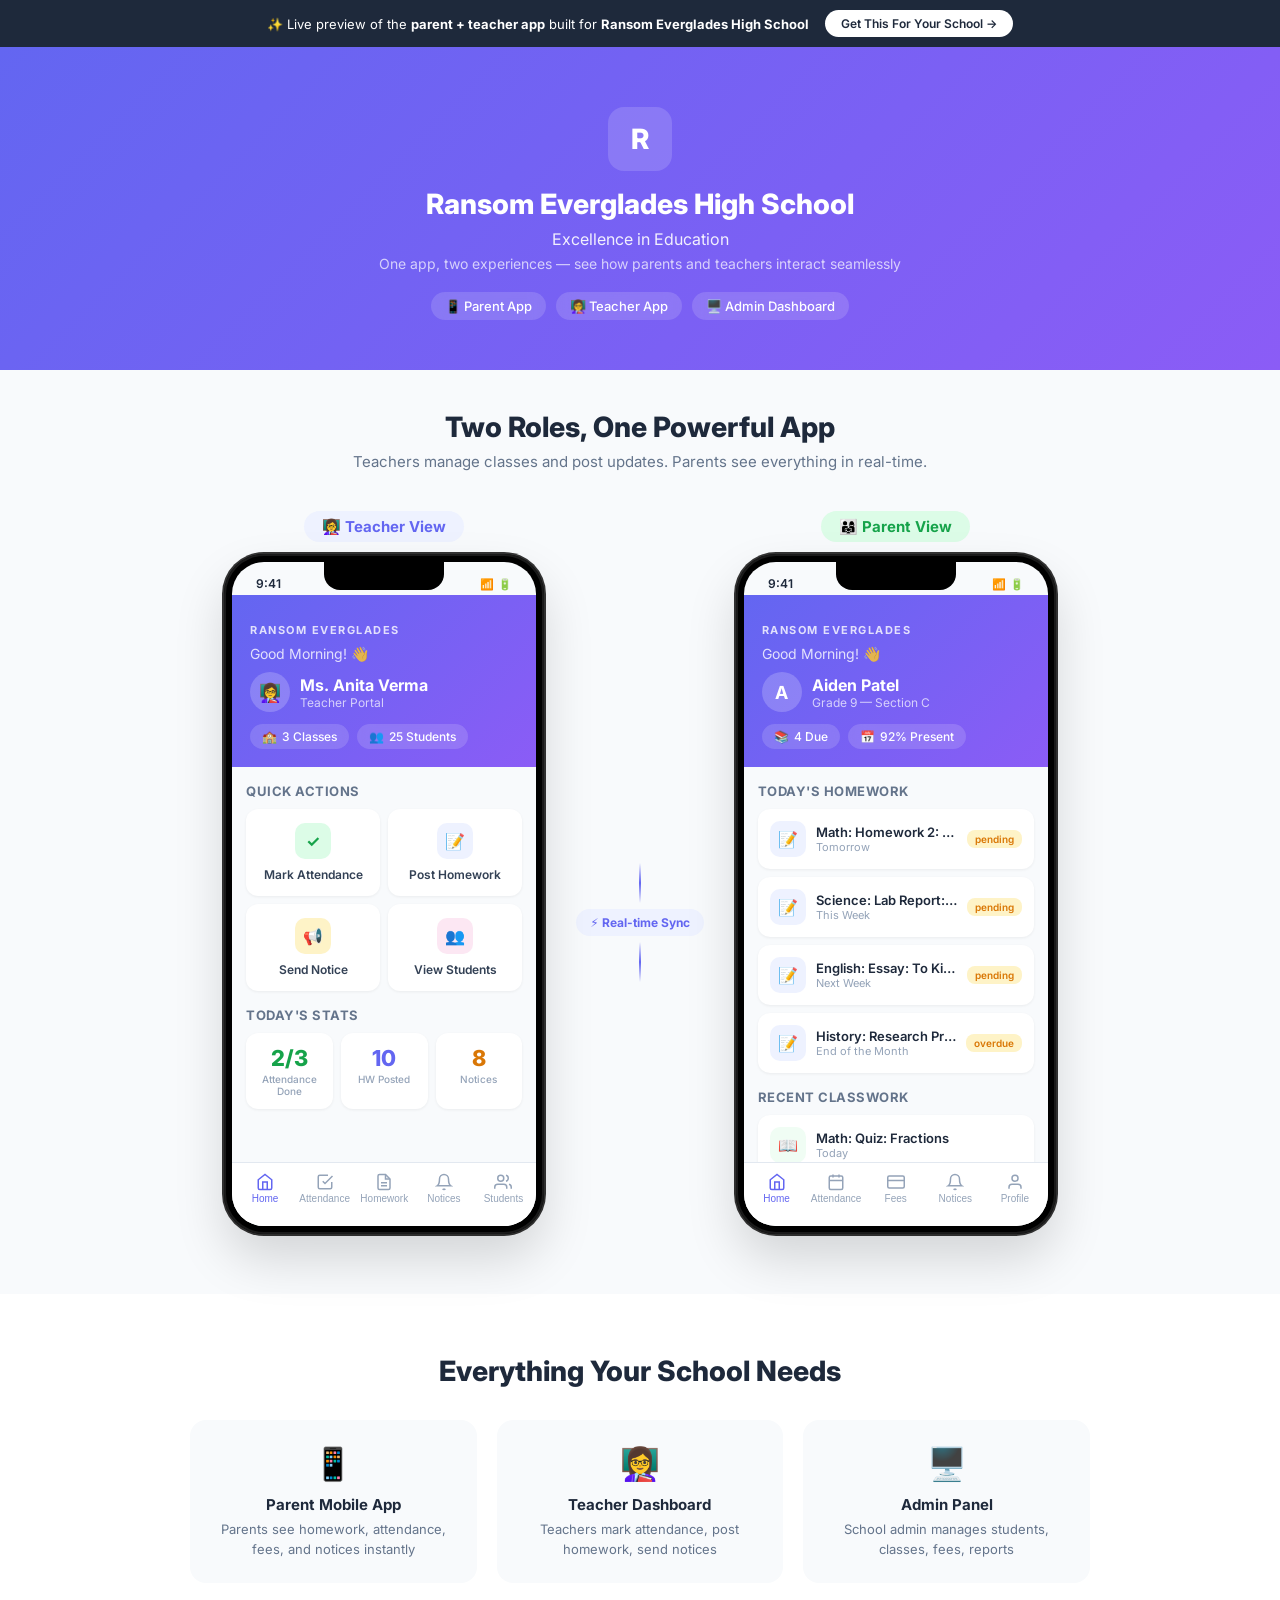
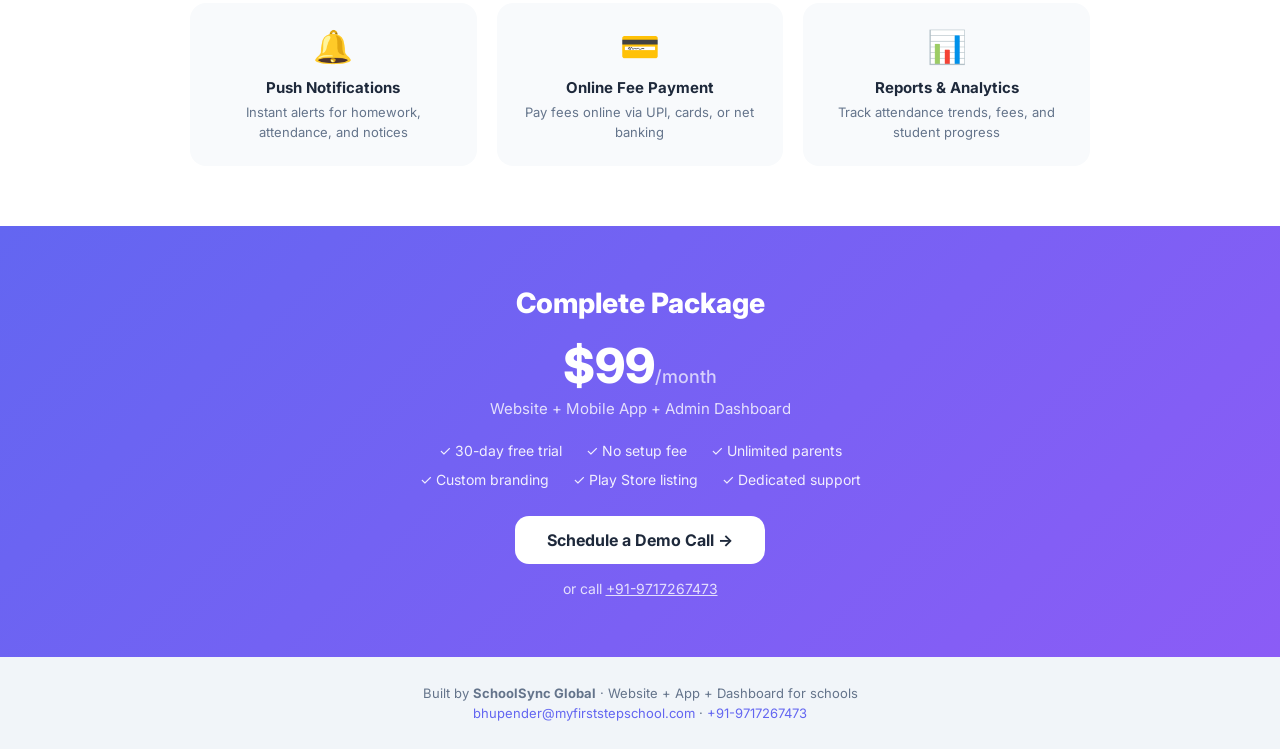
==== commit 06e8b28d: "Add app demo for Ransom Everglades High School" ====
--- a/app/index.html
+++ b/app/index.html
@@ -66,8 +66,8 @@
                   </div>
                 </div>
                 <div class="hero-chips">
-                  <div class="glass-chip"><span>🏫</span> 5 Classes</div>
-                  <div class="glass-chip"><span>👥</span> 120 Students</div>
+                  <div class="glass-chip"><span>🏫</span> 3 Classes</div>
+                  <div class="glass-chip"><span>👥</span> 25 Students</div>
                 </div>
               </div>
               <div class="screen-body">
@@ -92,9 +92,9 @@
                 </div>
                 <div class="section-label" style="margin-top:16px">Today's Stats</div>
                 <div class="stats-row">
-                  <div class="stat-card"><div class="stat-num" style="color:#16A34A">3/5</div><div class="stat-lbl">Attendance Done</div></div>
-                  <div class="stat-card"><div class="stat-num" style="color:#6366F1">7</div><div class="stat-lbl">HW Posted</div></div>
-                  <div class="stat-card"><div class="stat-num" style="color:#D97706">10</div><div class="stat-lbl">Notices</div></div>
+                  <div class="stat-card"><div class="stat-num" style="color:#16A34A">2/3</div><div class="stat-lbl">Attendance Done</div></div>
+                  <div class="stat-card"><div class="stat-num" style="color:#6366F1">10</div><div class="stat-lbl">HW Posted</div></div>
+                  <div class="stat-card"><div class="stat-num" style="color:#D97706">8</div><div class="stat-lbl">Notices</div></div>
                 </div>
               </div>
             </div>
@@ -104,7 +104,7 @@
               <div class="screen-hero compact" style="background:linear-gradient(135deg,#6366F1,#8B5CF6)">
                 <div class="app-name-bar">Ransom Everglades</div>
                 <div class="screen-title">Mark Attendance</div>
-                <div class="screen-subtitle">Sunday, May 24, 2026</div>
+                <div class="screen-subtitle">Monday, May 25, 2026</div>
               </div>
               <div class="screen-body">
                 <div class="class-selector"><div class="class-chip active">Grade 3-A</div><div class="class-chip">Grade 3-B</div><div class="class-chip">Grade 4-A</div></div>
@@ -204,8 +204,8 @@
                 <div class="app-name-bar">Ransom Everglades</div>
                 <div class="hero-greeting">Good Morning! 👋</div>
                 <div class="hero-student">
-                  <div class="student-avatar">E</div>
-                  <div><div class="student-name">Ethan Patel</div><div class="student-class">Grade 9 — Section C</div></div>
+                  <div class="student-avatar">A</div>
+                  <div><div class="student-name">Aiden Patel</div><div class="student-class">Grade 9 — Section C</div></div>
                 </div>
                 <div class="hero-chips">
                   <div class="glass-chip"><span>📚</span> 4 Due</div>
@@ -247,7 +247,7 @@
                 <div class="screen-subtitle">Payment Summary</div>
               </div>
               <div class="screen-body">
-                <div class="fee-summary"><div class="fee-total"><div class="fee-amount">$11,000</div><div class="fee-label">Total This Term</div></div><div class="fee-chips"><div class="fee-chip paid"><span>✓</span> <span>0</span> Paid</div><div class="fee-chip pending"><span>!</span> <span>0</span> Pending</div></div></div>
+                <div class="fee-summary"><div class="fee-total"><div class="fee-amount">$15,700</div><div class="fee-label">Total This Term</div></div><div class="fee-chips"><div class="fee-chip paid"><span>✓</span> <span>1</span> Paid</div><div class="fee-chip pending"><span>!</span> <span>3</span> Pending</div></div></div>
                 <div class="section-label">Fee Details</div>
                 <div id="fees-list" class="card-list"></div>
               </div>
@@ -271,12 +271,12 @@
                 <div class="screen-subtitle">Student Information</div>
               </div>
               <div class="screen-body">
-                <div class="profile-header"><div class="profile-avatar" style="background:linear-gradient(135deg,#6366F1,#8B5CF6)">E</div><div class="profile-name">Ethan Patel</div><div class="profile-class">Grade 9 — Section C · Roll No. 12</div></div>
+                <div class="profile-header"><div class="profile-avatar" style="background:linear-gradient(135deg,#6366F1,#8B5CF6)">A</div><div class="profile-name">Aiden Patel</div><div class="profile-class">Grade 9 — Section C · Roll No. 12</div></div>
                 <div class="profile-details">
                   <div class="profile-row"><span class="profile-icon">🏫</span><div><div class="pd-label">School</div><div class="pd-value">Ransom Everglades High School</div></div></div>
-                  <div class="profile-row"><span class="profile-icon">👨‍👩‍👧</span><div><div class="pd-label">Parent</div><div class="pd-value">Mr. and Mrs. Rakesh Patel</div></div></div>
-                  <div class="profile-row"><span class="profile-icon">📞</span><div><div class="pd-label">Contact</div><div class="pd-value">305-123-4567</div></div></div>
-                  <div class="profile-row"><span class="profile-icon">📧</span><div><div class="pd-label">Email</div><div class="pd-value">rakesh.patel@example.com</div></div></div>
+                  <div class="profile-row"><span class="profile-icon">👨‍👩‍👧</span><div><div class="pd-label">Parent</div><div class="pd-value">Ramesh Patel</div></div></div>
+                  <div class="profile-row"><span class="profile-icon">📞</span><div><div class="pd-label">Contact</div><div class="pd-value">+1 305 123 4567</div></div></div>
+                  <div class="profile-row"><span class="profile-icon">📧</span><div><div class="pd-label">Email</div><div class="pd-value">ramesh.patel@example.com</div></div></div>
                   <div class="profile-row"><span class="profile-icon">🩸</span><div><div class="pd-label">Blood Group</div><div class="pd-value">O+</div></div></div>
                 </div>
               </div>
@@ -329,7 +329,7 @@
     </div>
   </footer>
 
-  <script>window.__SCHOOL_CONFIG__ = {"homework":[{"subject":"Mathematics","title":"Homework Assignment 4","due":"Tomorrow","status":"pending"},{"subject":"Science","title":"Lab Report 1","due":"Next Week","status":"pending"},{"subject":"English","title":"Reading Assignment 2","due":"This Week","status":"pending"},{"subject":"History","title":"Essay 1","due":"Next Month","status":"overdue"}],"classwork":[{"subject":"Mathematics","title":"Quadratic Equations","date":"Today"},{"subject":"Science","title":"Cellular Respiration","date":"Yesterday"},{"subject":"English","title":"Poetry Analysis","date":"This Week"}],"absences":[{"date":"2024-03-05","reason":"Illness","status":"approved"},{"date":"2024-03-10","reason":"Family Emergency","status":"pending"}],"fees":[{"type":"Tuition","amount":"$10,000","due":"2024-03-15","status":"paid"},{"type":"Activity Fee","amount":"$500","due":"2024-03-20","status":"pending"},{"type":"Transportation Fee","amount":"$200","due":"2024-03-25","status":"paid"},{"type":"Books and Materials","amount":"$300","due":"2024-03-30","status":"pending"}],"notices":[{"title":"School Play Auditions","body":"Auditions for the school play will be held on March 5th. Please sign up for a time slot.","date":"2024-03-01"},{"title":"Parent-Teacher Conference","body":"A parent-teacher conference will be held on March 20th. Please sign up for a time slot.","date":"2024-03-15"},{"title":"School Calendar Update","body":"Please note that the school calendar has been updated. The new calendar can be found on the school website.","date":"2024-03-10"},{"title":"Book Fair","body":"A book fair will be held on March 25th. Please come and explore the different books available.","date":"2024-03-20"}],"teacher":{"students":[{"name":"Ethan Patel","roll":101,"parent":"Mr. and Mrs. Rakesh Patel","color":"#f6e6d5","textColor":"#333"},{"name":"Sophia Rodriguez","roll":102,"parent":"Mr. and Mrs. Carlos Rodriguez","color":"#d1f3fa","textColor":"#333"},{"name":"Oliver Brown","roll":103,"parent":"Mr. and Mrs. James Brown","color":"#f6d0b3","textColor":"#333"},{"name":"Ava Lee","roll":104,"parent":"Mr. and Mrs. David Lee","color":"#b3d0e6","textColor":"#333"},{"name":"Noah White","roll":105,"parent":"Mr. and Mrs. Emily White","color":"#c9e6d1","textColor":"#333"},{"name":"Isabella Hall","roll":106,"parent":"Mr. and Mrs. Michael Hall","color":"#d1c5f5","textColor":"#333"},{"name":"Liam Martin","roll":107,"parent":"Mr. and Mrs. Sarah Martin","color":"#e6d6b1","textColor":"#333"},{"name":"Charlotte Kim","roll":108,"parent":"Mr. and Mrs. Daniel Kim","color":"#d4c3f9","textColor":"#333"},{"name":"William Walker","roll":109,"parent":"Mr. and Mrs. Rachel Walker","color":"#f0c7d5","textColor":"#333"},{"name":"Emily Brooks","roll":110,"parent":"Mr. and Mrs. Kevin Brooks","color":"#b3c5d5","textColor":"#333"}],"recentHomework":[{"subject":"Mathematics","title":"Homework Assignment 5","class":"Grade 9","date":"2024-03-10"},{"subject":"Science","title":"Lab Report 2","class":"Grade 9","date":"2024-03-12"},{"subject":"English","title":"Reading Assignment 3","class":"Grade 9","date":"2024-03-15"}],"recentNotices":[{"title":"School Play Auditions","target":"Grade 9-12","date":"2024-03-05"},{"title":"Parent-Teacher Conference","target":"Grade 9-12","date":"2024-03-20"}]}};</script>
+  <script>window.__SCHOOL_CONFIG__ = {"homework":[{"subject":"Math","title":"Homework 2: Solving Quadratic Equations","due":"Tomorrow","status":"pending"},{"subject":"Science","title":"Lab Report: Ecosystems","due":"This Week","status":"pending"},{"subject":"English","title":"Essay: To Kill a Mockingbird","due":"Next Week","status":"pending"},{"subject":"History","title":"Research Project: The American Revolution","due":"End of the Month","status":"overdue"}],"classwork":[{"subject":"Math","title":"Quiz: Fractions","date":"Today"},{"subject":"Science","title":"Lab: Electricity","date":"Yesterday"},{"subject":"English","title":"Reading: The Catcher in the Rye","date":"Yesterday"}],"absences":[{"date":"2024-05-10","reason":"Doctor's Appointment","status":"approved"},{"date":"2024-05-12","reason":"Family Emergency","status":"approved"}],"fees":[{"type":"Tuition","amount":"$10,000","due":"2024-06-01","status":"Pending"},{"type":"Activity Fee","amount":"$500","due":"2024-05-20","status":"Paid"},{"type":"Transportation Fee","amount":"$200","due":"2024-05-25","status":"Pending"},{"type":"Books and Supplies","amount":"₹5,000","due":"2024-06-01","status":"Pending"}],"notices":[{"title":"Important: Field Trip Scheduled","body":"Please note that the field trip for Grade 9 is scheduled for May 20th. Please ensure your child brings the required documents and materials.","date":"2024-05-10"},{"title":"Reminders: Upcoming Tests and Quizzes","body":"Please note that there are several tests and quizzes scheduled for this week. Please ensure your child is well-prepared and on time.","date":"2024-05-12"},{"title":"School Calendar: Events and Holidays","body":"Please find the updated school calendar attached. Please note the upcoming events and holidays.","date":"2024-05-15"},{"title":"Important: Uniform Policy Update","body":"Please note that the uniform policy has been updated. Please ensure your child is wearing the correct uniform.","date":"2024-05-17"}],"teacher":{"students":[{"name":"Aiden Patel","roll":1,"parent":"Ramesh Patel","color":"#4CAF50","textColor":"#000000"},{"name":"Ethan White","roll":2,"parent":"Emily White","color":"#FF9800","textColor":"#000000"},{"name":"Liam Brown","roll":3,"parent":"David Brown","color":"#2196F3","textColor":"#000000"},{"name":"Noah Lee","roll":4,"parent":"Sophia Lee","color":"#4CAF50","textColor":"#000000"},{"name":"Owen Hall","roll":5,"parent":"Jessica Hall","color":"#FF9800","textColor":"#000000"},{"name":"Logan Kim","roll":6,"parent":"James Kim","color":"#2196F3","textColor":"#000000"},{"name":"Benjamin Martin","roll":7,"parent":"Katherine Martin","color":"#4CAF50","textColor":"#000000"},{"name":"Alexander Hernandez","roll":8,"parent":"Maria Hernandez","color":"#FF9800","textColor":"#000000"},{"name":"Daniel Brooks","roll":9,"parent":"Linda Brooks","color":"#2196F3","textColor":"#000000"},{"name":"Jackson Davis","roll":10,"parent":"Christina Davis","color":"#4CAF50","textColor":"#000000"}],"recentHomework":[{"subject":"Math","title":"Homework 1: Solving Linear Equations","class":"Grade 9","date":"2024-05-10"},{"subject":"Science","title":"Lab Report: Photosynthesis","class":"Grade 9","date":"2024-05-12"},{"subject":"English","title":"Essay: The Great Gatsby","class":"Grade 9","date":"2024-05-14"}],"recentNotices":[{"title":"Important: Field Trip Scheduled","target":"Grade 9","date":"2024-05-15"},{"title":"Reminders: Upcoming Tests and Quizzes","target":"Grade 9","date":"2024-05-17"}]}};</script>
   <script src="/app/app.js"></script>
 </body>
 </html>
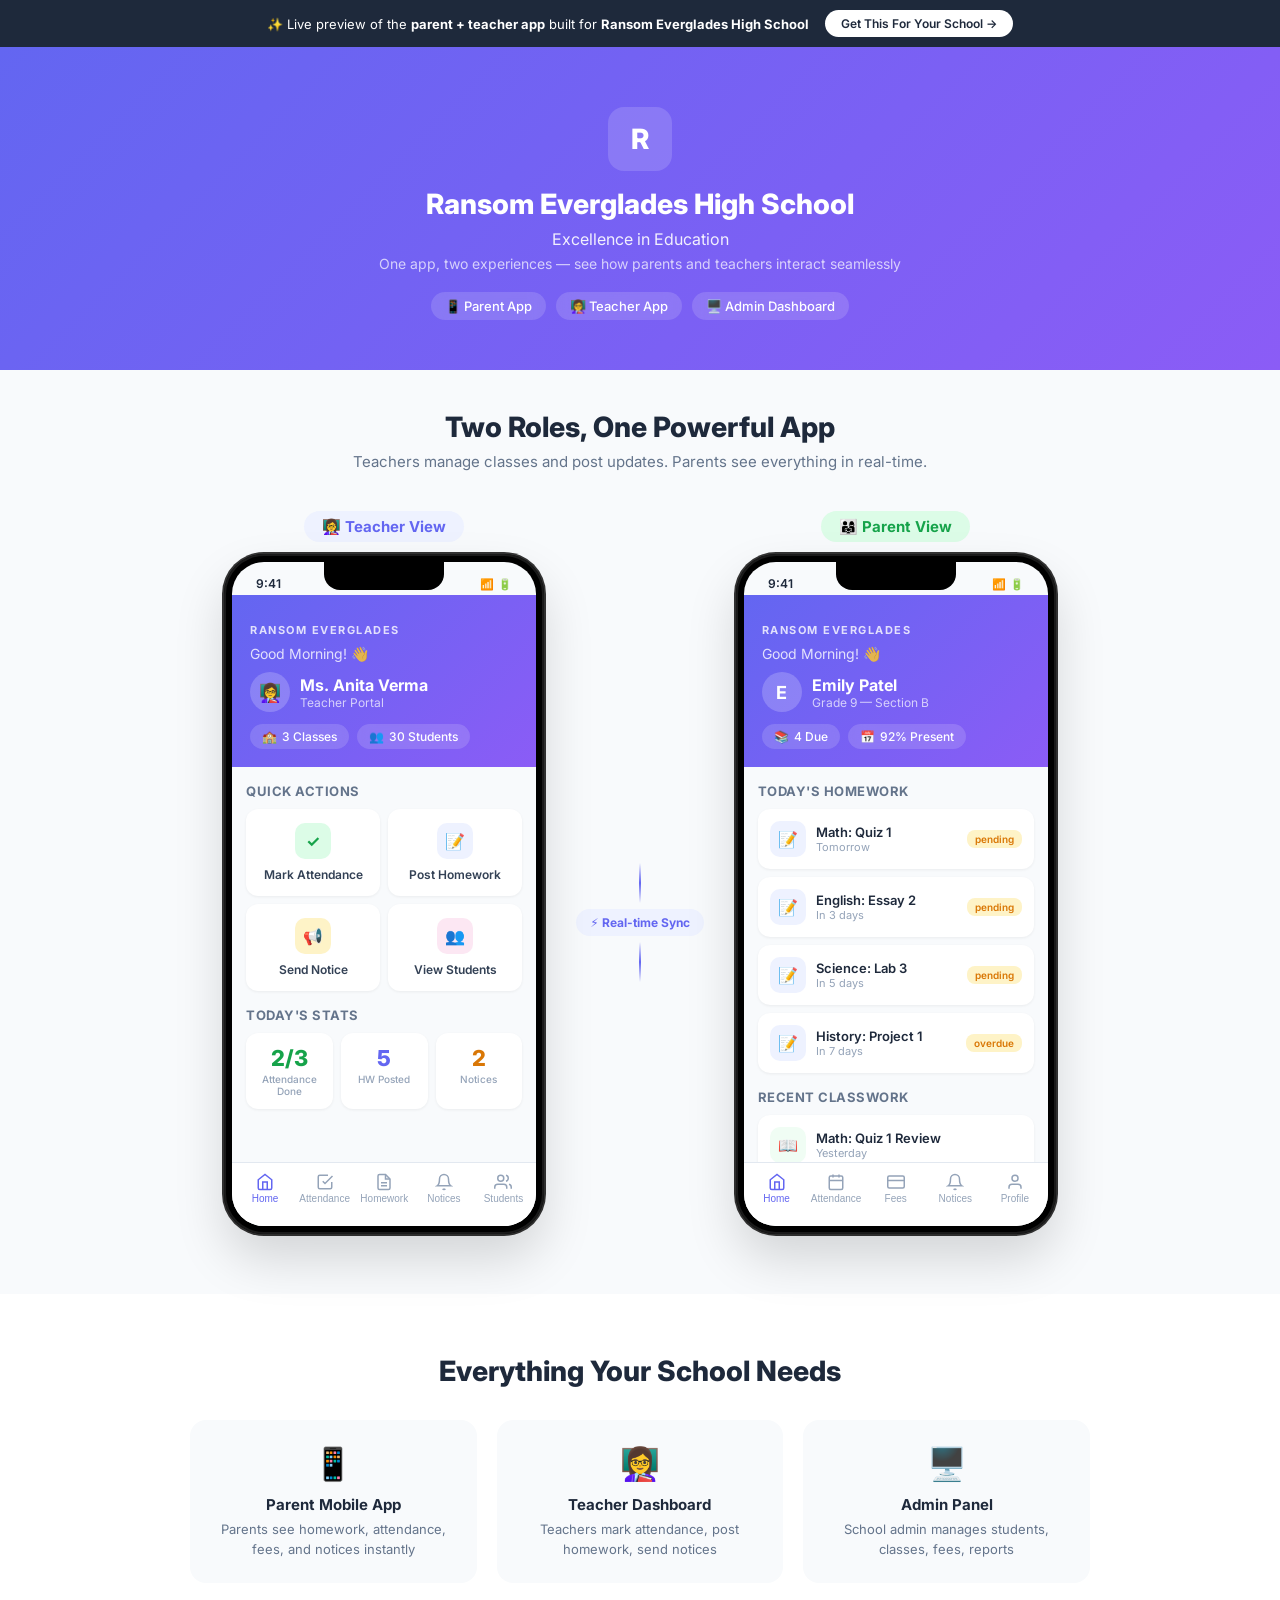
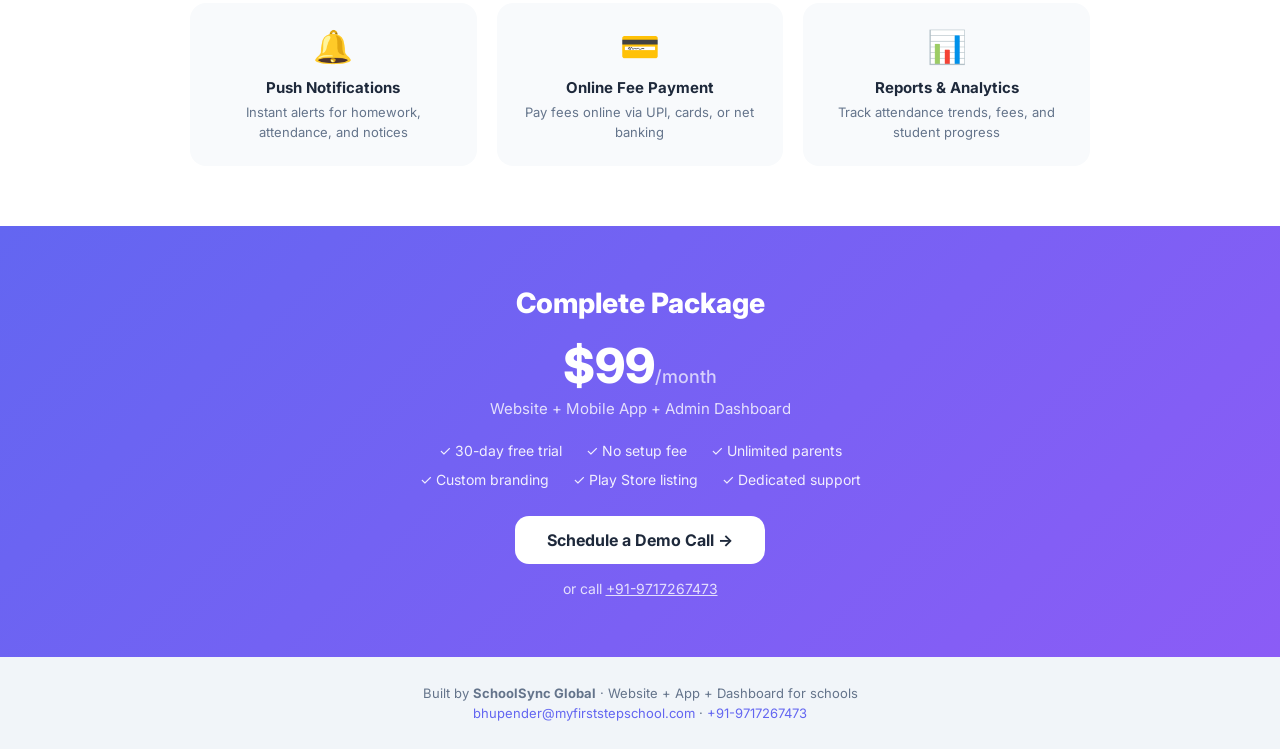
==== commit 36efced5: "Add app demo for Ransom Everglades High School" ====
--- a/app/index.html
+++ b/app/index.html
@@ -67,7 +67,7 @@
                 </div>
                 <div class="hero-chips">
                   <div class="glass-chip"><span>🏫</span> 3 Classes</div>
-                  <div class="glass-chip"><span>👥</span> 25 Students</div>
+                  <div class="glass-chip"><span>👥</span> 30 Students</div>
                 </div>
               </div>
               <div class="screen-body">
@@ -93,8 +93,8 @@
                 <div class="section-label" style="margin-top:16px">Today's Stats</div>
                 <div class="stats-row">
                   <div class="stat-card"><div class="stat-num" style="color:#16A34A">2/3</div><div class="stat-lbl">Attendance Done</div></div>
-                  <div class="stat-card"><div class="stat-num" style="color:#6366F1">10</div><div class="stat-lbl">HW Posted</div></div>
-                  <div class="stat-card"><div class="stat-num" style="color:#D97706">8</div><div class="stat-lbl">Notices</div></div>
+                  <div class="stat-card"><div class="stat-num" style="color:#6366F1">5</div><div class="stat-lbl">HW Posted</div></div>
+                  <div class="stat-card"><div class="stat-num" style="color:#D97706">2</div><div class="stat-lbl">Notices</div></div>
                 </div>
               </div>
             </div>
@@ -204,8 +204,8 @@
                 <div class="app-name-bar">Ransom Everglades</div>
                 <div class="hero-greeting">Good Morning! 👋</div>
                 <div class="hero-student">
-                  <div class="student-avatar">A</div>
-                  <div><div class="student-name">Aiden Patel</div><div class="student-class">Grade 9 — Section C</div></div>
+                  <div class="student-avatar">E</div>
+                  <div><div class="student-name">Emily Patel</div><div class="student-class">Grade 9 — Section B</div></div>
                 </div>
                 <div class="hero-chips">
                   <div class="glass-chip"><span>📚</span> 4 Due</div>
@@ -247,7 +247,7 @@
                 <div class="screen-subtitle">Payment Summary</div>
               </div>
               <div class="screen-body">
-                <div class="fee-summary"><div class="fee-total"><div class="fee-amount">$15,700</div><div class="fee-label">Total This Term</div></div><div class="fee-chips"><div class="fee-chip paid"><span>✓</span> <span>1</span> Paid</div><div class="fee-chip pending"><span>!</span> <span>3</span> Pending</div></div></div>
+                <div class="fee-summary"><div class="fee-total"><div class="fee-amount">$10,800</div><div class="fee-label">Total This Term</div></div><div class="fee-chips"><div class="fee-chip paid"><span>✓</span> <span>2</span> Paid</div><div class="fee-chip pending"><span>!</span> <span>2</span> Pending</div></div></div>
                 <div class="section-label">Fee Details</div>
                 <div id="fees-list" class="card-list"></div>
               </div>
@@ -271,12 +271,12 @@
                 <div class="screen-subtitle">Student Information</div>
               </div>
               <div class="screen-body">
-                <div class="profile-header"><div class="profile-avatar" style="background:linear-gradient(135deg,#6366F1,#8B5CF6)">A</div><div class="profile-name">Aiden Patel</div><div class="profile-class">Grade 9 — Section C · Roll No. 12</div></div>
+                <div class="profile-header"><div class="profile-avatar" style="background:linear-gradient(135deg,#6366F1,#8B5CF6)">E</div><div class="profile-name">Emily Patel</div><div class="profile-class">Grade 9 — Section B · Roll No. 12</div></div>
                 <div class="profile-details">
                   <div class="profile-row"><span class="profile-icon">🏫</span><div><div class="pd-label">School</div><div class="pd-value">Ransom Everglades High School</div></div></div>
-                  <div class="profile-row"><span class="profile-icon">👨‍👩‍👧</span><div><div class="pd-label">Parent</div><div class="pd-value">Ramesh Patel</div></div></div>
-                  <div class="profile-row"><span class="profile-icon">📞</span><div><div class="pd-label">Contact</div><div class="pd-value">+1 305 123 4567</div></div></div>
-                  <div class="profile-row"><span class="profile-icon">📧</span><div><div class="pd-label">Email</div><div class="pd-value">ramesh.patel@example.com</div></div></div>
+                  <div class="profile-row"><span class="profile-icon">👨‍👩‍👧</span><div><div class="pd-label">Parent</div><div class="pd-value">Mr. and Mrs. Patel</div></div></div>
+                  <div class="profile-row"><span class="profile-icon">📞</span><div><div class="pd-label">Contact</div><div class="pd-value">305-123-4567</div></div></div>
+                  <div class="profile-row"><span class="profile-icon">📧</span><div><div class="pd-label">Email</div><div class="pd-value">patel@email.com</div></div></div>
                   <div class="profile-row"><span class="profile-icon">🩸</span><div><div class="pd-label">Blood Group</div><div class="pd-value">O+</div></div></div>
                 </div>
               </div>
@@ -329,7 +329,7 @@
     </div>
   </footer>
 
-  <script>window.__SCHOOL_CONFIG__ = {"homework":[{"subject":"Math","title":"Homework 2: Solving Quadratic Equations","due":"Tomorrow","status":"pending"},{"subject":"Science","title":"Lab Report: Ecosystems","due":"This Week","status":"pending"},{"subject":"English","title":"Essay: To Kill a Mockingbird","due":"Next Week","status":"pending"},{"subject":"History","title":"Research Project: The American Revolution","due":"End of the Month","status":"overdue"}],"classwork":[{"subject":"Math","title":"Quiz: Fractions","date":"Today"},{"subject":"Science","title":"Lab: Electricity","date":"Yesterday"},{"subject":"English","title":"Reading: The Catcher in the Rye","date":"Yesterday"}],"absences":[{"date":"2024-05-10","reason":"Doctor's Appointment","status":"approved"},{"date":"2024-05-12","reason":"Family Emergency","status":"approved"}],"fees":[{"type":"Tuition","amount":"$10,000","due":"2024-06-01","status":"Pending"},{"type":"Activity Fee","amount":"$500","due":"2024-05-20","status":"Paid"},{"type":"Transportation Fee","amount":"$200","due":"2024-05-25","status":"Pending"},{"type":"Books and Supplies","amount":"₹5,000","due":"2024-06-01","status":"Pending"}],"notices":[{"title":"Important: Field Trip Scheduled","body":"Please note that the field trip for Grade 9 is scheduled for May 20th. Please ensure your child brings the required documents and materials.","date":"2024-05-10"},{"title":"Reminders: Upcoming Tests and Quizzes","body":"Please note that there are several tests and quizzes scheduled for this week. Please ensure your child is well-prepared and on time.","date":"2024-05-12"},{"title":"School Calendar: Events and Holidays","body":"Please find the updated school calendar attached. Please note the upcoming events and holidays.","date":"2024-05-15"},{"title":"Important: Uniform Policy Update","body":"Please note that the uniform policy has been updated. Please ensure your child is wearing the correct uniform.","date":"2024-05-17"}],"teacher":{"students":[{"name":"Aiden Patel","roll":1,"parent":"Ramesh Patel","color":"#4CAF50","textColor":"#000000"},{"name":"Ethan White","roll":2,"parent":"Emily White","color":"#FF9800","textColor":"#000000"},{"name":"Liam Brown","roll":3,"parent":"David Brown","color":"#2196F3","textColor":"#000000"},{"name":"Noah Lee","roll":4,"parent":"Sophia Lee","color":"#4CAF50","textColor":"#000000"},{"name":"Owen Hall","roll":5,"parent":"Jessica Hall","color":"#FF9800","textColor":"#000000"},{"name":"Logan Kim","roll":6,"parent":"James Kim","color":"#2196F3","textColor":"#000000"},{"name":"Benjamin Martin","roll":7,"parent":"Katherine Martin","color":"#4CAF50","textColor":"#000000"},{"name":"Alexander Hernandez","roll":8,"parent":"Maria Hernandez","color":"#FF9800","textColor":"#000000"},{"name":"Daniel Brooks","roll":9,"parent":"Linda Brooks","color":"#2196F3","textColor":"#000000"},{"name":"Jackson Davis","roll":10,"parent":"Christina Davis","color":"#4CAF50","textColor":"#000000"}],"recentHomework":[{"subject":"Math","title":"Homework 1: Solving Linear Equations","class":"Grade 9","date":"2024-05-10"},{"subject":"Science","title":"Lab Report: Photosynthesis","class":"Grade 9","date":"2024-05-12"},{"subject":"English","title":"Essay: The Great Gatsby","class":"Grade 9","date":"2024-05-14"}],"recentNotices":[{"title":"Important: Field Trip Scheduled","target":"Grade 9","date":"2024-05-15"},{"title":"Reminders: Upcoming Tests and Quizzes","target":"Grade 9","date":"2024-05-17"}]}};</script>
+  <script>window.__SCHOOL_CONFIG__ = {"homework":[{"subject":"Math","title":"Quiz 1","due":"Tomorrow","status":"pending"},{"subject":"English","title":"Essay 2","due":"In 3 days","status":"pending"},{"subject":"Science","title":"Lab 3","due":"In 5 days","status":"pending"},{"subject":"History","title":"Project 1","due":"In 7 days","status":"overdue"}],"classwork":[{"subject":"Math","title":"Quiz 1 Review","date":"Yesterday"},{"subject":"English","title":"Essay 2 Draft","date":"2 days ago"},{"subject":"Science","title":"Lab 3 Preparation","date":"3 days ago"}],"absences":[{"date":"2024-05-10","reason":"Illness","status":"approved"},{"date":"2024-05-12","reason":"Family Emergency","status":"approved"}],"fees":[{"type":"Tuition","amount":"$10,000","due":"2024-06-01","status":"Paid"},{"type":"Activity","amount":"$500","due":"2024-05-20","status":"Pending"},{"type":"Transport","amount":"$200","due":"2024-05-25","status":"Paid"},{"type":"Books","amount":"$100","due":"2024-05-30","status":"Pending"}],"notices":[{"title":"Upcoming Exam Schedule","body":"The upcoming exam schedule for Grade 9 is attached below. Please note that the exams will be held on the following dates: May 15, 18, and 22.","date":"2024-05-10"},{"title":"Parent-Teacher Conference","body":"The Parent-Teacher Conference will be held on May 28. Please schedule a meeting with your child's teacher to discuss their progress.","date":"2024-05-14"},{"title":"Summer Camp Registration","body":"Summer camp registration is now open. Please visit the school website to register your child for the summer camp.","date":"2024-05-18"},{"title":"Sports Day","body":"Sports Day will be held on May 22. Please note that the events will start at 9:00 AM sharp.","date":"2024-05-20"}],"teacher":{"students":[{"name":"Emily Patel","roll":1,"parent":"Patel","color":"#f7d2c4","textColor":"#00698f"},{"name":"Oliver Brown","roll":1,"parent":"Brown","color":"#f7d2c4","textColor":"#00698f"},{"name":"Sophia Lee","roll":1,"parent":"Lee","color":"#f7d2c4","textColor":"#00698f"},{"name":"Noah Kim","roll":1,"parent":"Kim","color":"#f7d2c4","textColor":"#00698f"},{"name":"Ava White","roll":1,"parent":"White","color":"#f7d2c4","textColor":"#00698f"},{"name":"Elijah Hall","roll":1,"parent":"Hall","color":"#f7d2c4","textColor":"#00698f"},{"name":"Mia Garcia","roll":1,"parent":"Garcia","color":"#f7d2c4","textColor":"#00698f"},{"name":"Logan Brooks","roll":1,"parent":"Brooks","color":"#f7d2c4","textColor":"#00698f"},{"name":"Charlotte Martin","roll":1,"parent":"Martin","color":"#f7d2c4","textColor":"#00698f"},{"name":"Benjamin Davis","roll":1,"parent":"Davis","color":"#f7d2c4","textColor":"#00698f"}],"recentHomework":[{"subject":"Math","title":"Quiz 1","class":"Grade 9","date":"2024-05-15"},{"subject":"English","title":"Essay 2","class":"Grade 9","date":"2024-05-18"},{"subject":"Science","title":"Lab 3","class":"Grade 9","date":"2024-05-22"}],"recentNotices":[{"title":"Upcoming Exam Schedule","target":"Grade 9","date":"2024-05-25"},{"title":"Parent-Teacher Conference","target":"Parents","date":"2024-05-28"}]}};</script>
   <script src="/app/app.js"></script>
 </body>
 </html>
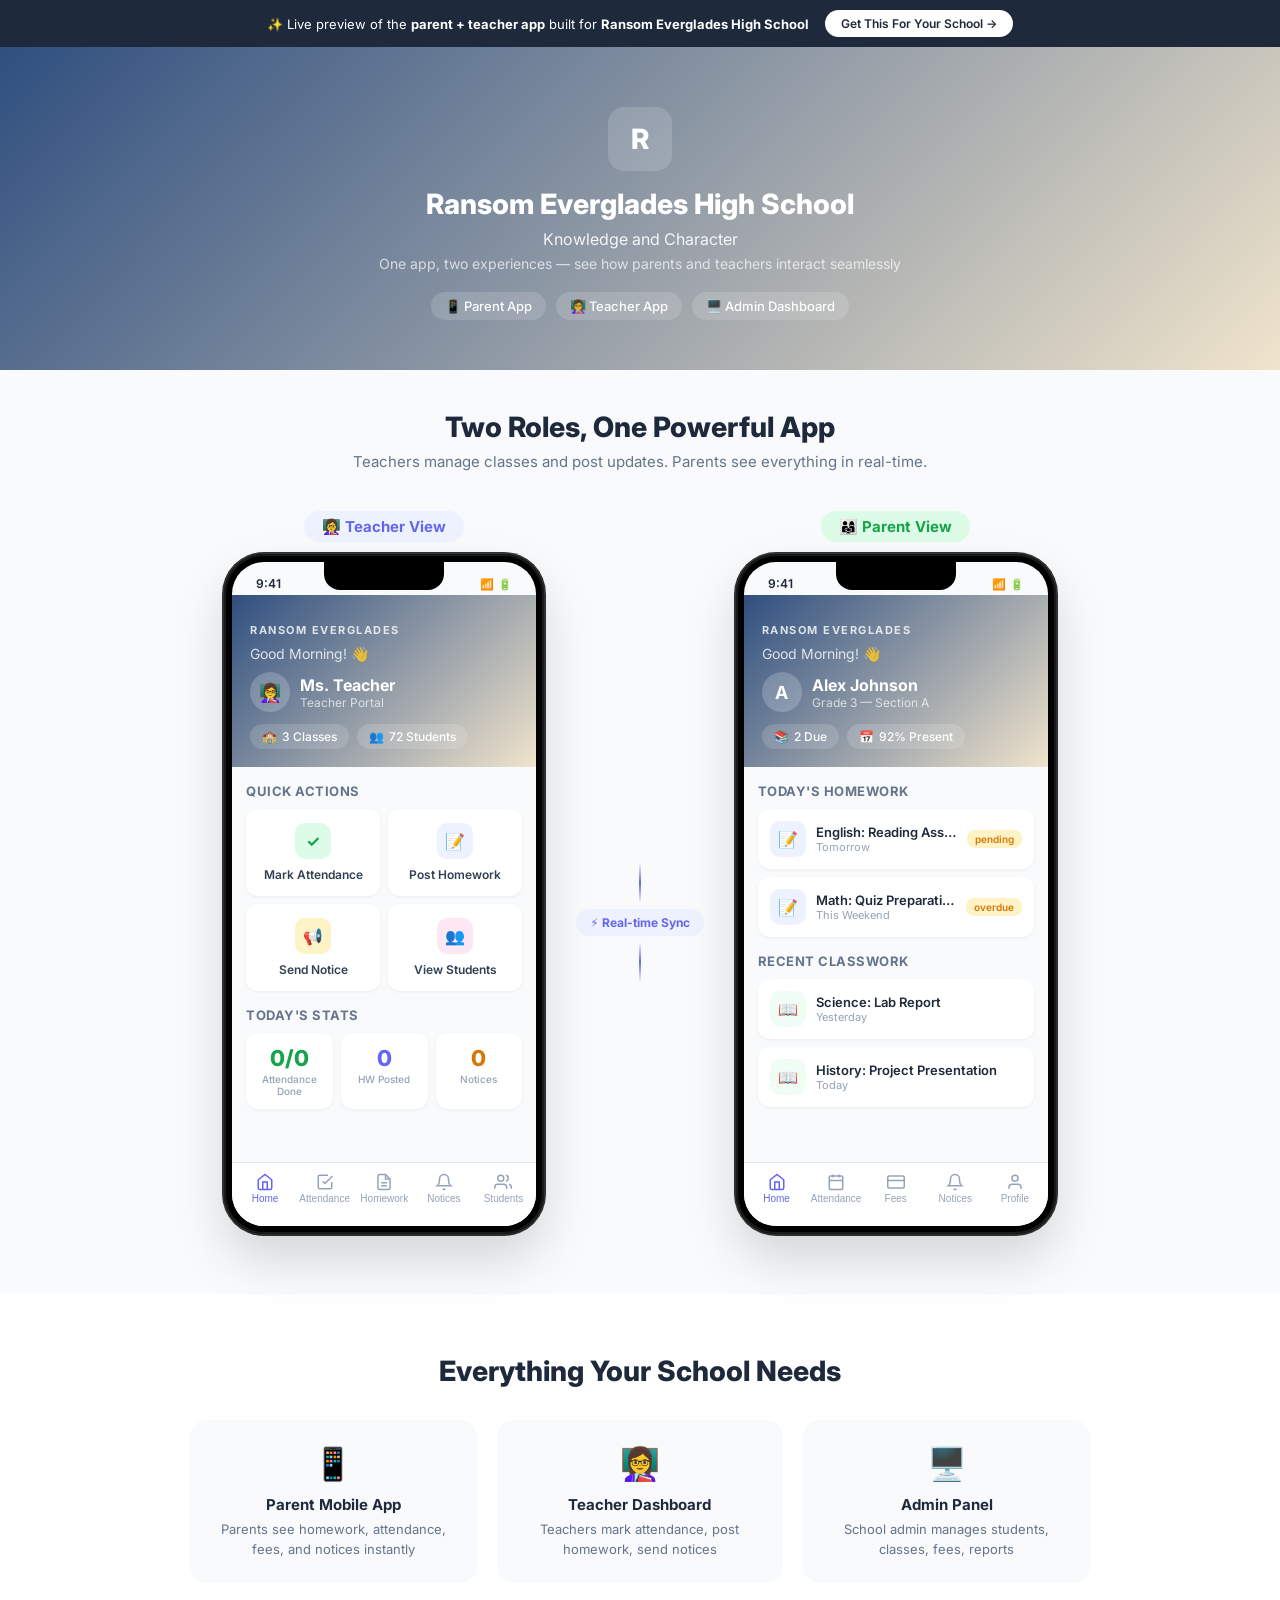
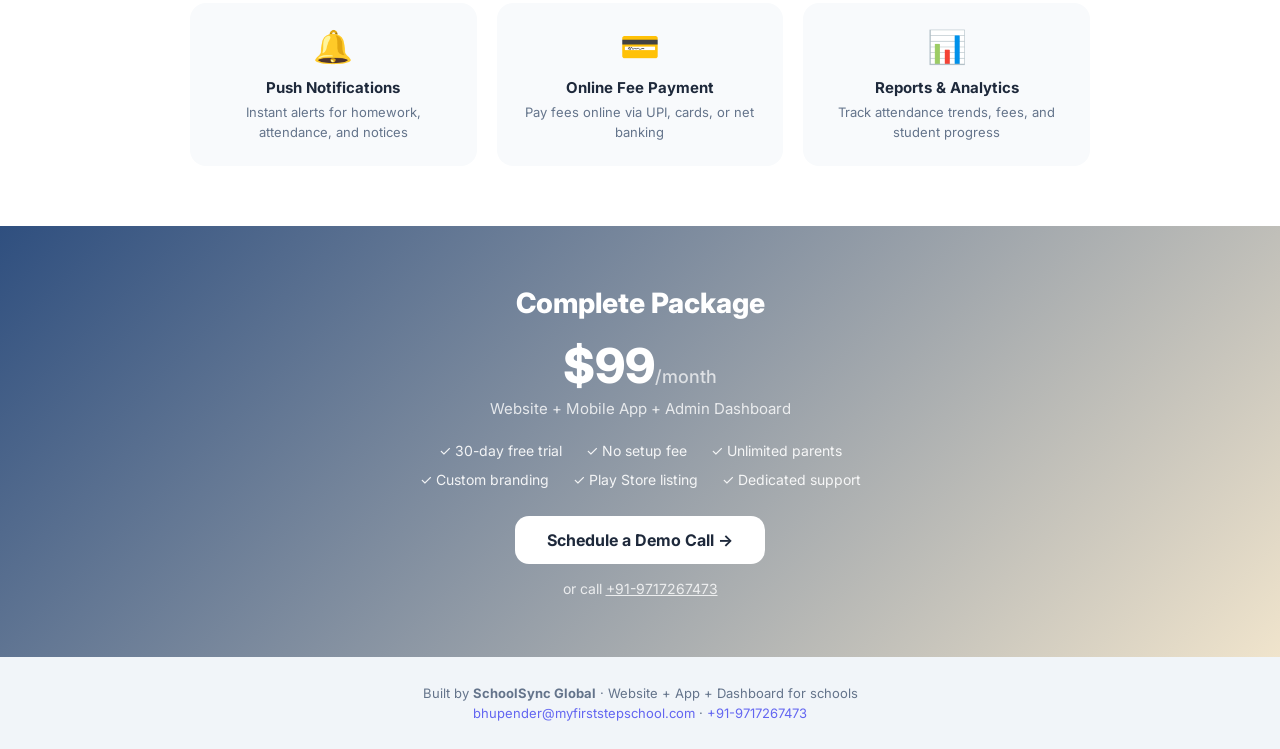
==== commit 09f3dab7: "Add app demo for Ransom Everglades High School" ====
--- a/app/index.html
+++ b/app/index.html
@@ -20,11 +20,11 @@
   </div>
 
   <!-- Hero section -->
-  <div class="hero-section" style="background:linear-gradient(135deg,#6366F1,#8B5CF6)">
+  <div class="hero-section" style="background:linear-gradient(135deg,#2F4F7F,#F0E4CC)">
     <div class="hero-content">
       <div class="hero-logo" style="background:rgba(255,255,255,.15)">R</div>
       <h1>Ransom Everglades High School</h1>
-      <p class="hero-tagline">Excellence in Education</p>
+      <p class="hero-tagline">Knowledge and Character</p>
       <p class="hero-desc">One app, two experiences — see how parents and teachers interact seamlessly</p>
       <div class="hero-badges">
         <span class="hero-badge">📱 Parent App</span>
@@ -55,19 +55,19 @@
 
             <!-- Teacher: Dashboard -->
             <div class="app-screen active" data-screen="t-dashboard" data-phone="teacher">
-              <div class="screen-hero" style="background:linear-gradient(135deg,#6366F1,#8B5CF6)">
+              <div class="screen-hero" style="background:linear-gradient(135deg,#2F4F7F,#F0E4CC)">
                 <div class="app-name-bar">Ransom Everglades</div>
                 <div class="hero-greeting">Good Morning! 👋</div>
                 <div class="hero-student">
                   <div class="student-avatar">👩‍🏫</div>
                   <div>
-                    <div class="student-name">Ms. Anita Verma</div>
+                    <div class="student-name">Ms. Teacher</div>
                     <div class="student-class">Teacher Portal</div>
                   </div>
                 </div>
                 <div class="hero-chips">
                   <div class="glass-chip"><span>🏫</span> 3 Classes</div>
-                  <div class="glass-chip"><span>👥</span> 30 Students</div>
+                  <div class="glass-chip"><span>👥</span> 72 Students</div>
                 </div>
               </div>
               <div class="screen-body">
@@ -92,16 +92,16 @@
                 </div>
                 <div class="section-label" style="margin-top:16px">Today's Stats</div>
                 <div class="stats-row">
-                  <div class="stat-card"><div class="stat-num" style="color:#16A34A">2/3</div><div class="stat-lbl">Attendance Done</div></div>
-                  <div class="stat-card"><div class="stat-num" style="color:#6366F1">5</div><div class="stat-lbl">HW Posted</div></div>
-                  <div class="stat-card"><div class="stat-num" style="color:#D97706">2</div><div class="stat-lbl">Notices</div></div>
+                  <div class="stat-card"><div class="stat-num" style="color:#16A34A">0/0</div><div class="stat-lbl">Attendance Done</div></div>
+                  <div class="stat-card"><div class="stat-num" style="color:#6366F1">0</div><div class="stat-lbl">HW Posted</div></div>
+                  <div class="stat-card"><div class="stat-num" style="color:#D97706">0</div><div class="stat-lbl">Notices</div></div>
                 </div>
               </div>
             </div>
 
             <!-- Teacher: Mark Attendance -->
             <div class="app-screen" data-screen="t-attendance" data-phone="teacher">
-              <div class="screen-hero compact" style="background:linear-gradient(135deg,#6366F1,#8B5CF6)">
+              <div class="screen-hero compact" style="background:linear-gradient(135deg,#2F4F7F,#F0E4CC)">
                 <div class="app-name-bar">Ransom Everglades</div>
                 <div class="screen-title">Mark Attendance</div>
                 <div class="screen-subtitle">Monday, May 25, 2026</div>
@@ -118,7 +118,7 @@
 
             <!-- Teacher: Post Homework -->
             <div class="app-screen" data-screen="t-homework" data-phone="teacher">
-              <div class="screen-hero compact" style="background:linear-gradient(135deg,#6366F1,#8B5CF6)">
+              <div class="screen-hero compact" style="background:linear-gradient(135deg,#2F4F7F,#F0E4CC)">
                 <div class="app-name-bar">Ransom Everglades</div>
                 <div class="screen-title">Homework</div>
                 <div class="screen-subtitle">Post &amp; Manage</div>
@@ -129,7 +129,7 @@
                   <div class="form-group"><label class="form-label">Subject</label><div class="form-select">Mathematics</div></div>
                   <div class="form-group"><label class="form-label">Title</label><div class="form-input-demo">Chapter 5 — Fractions Practice</div></div>
                   <div class="form-group"><label class="form-label">Due Date</label><div class="form-input-demo">Tomorrow</div></div>
-                  <button class="submit-btn" style="background:#6366F1">📤 Post Homework</button>
+                  <button class="submit-btn" style="background:#2F4F7F">📤 Post Homework</button>
                 </div>
                 <div class="section-label" style="margin-top:16px">Recently Posted</div>
                 <div id="teacher-hw-list" class="card-list"></div>
@@ -138,7 +138,7 @@
 
             <!-- Teacher: Send Notice -->
             <div class="app-screen" data-screen="t-notices" data-phone="teacher">
-              <div class="screen-hero compact" style="background:linear-gradient(135deg,#6366F1,#8B5CF6)">
+              <div class="screen-hero compact" style="background:linear-gradient(135deg,#2F4F7F,#F0E4CC)">
                 <div class="app-name-bar">Ransom Everglades</div>
                 <div class="screen-title">Notices</div>
                 <div class="screen-subtitle">Post Announcements</div>
@@ -148,7 +148,7 @@
                   <div class="form-group"><label class="form-label">Target</label><div class="class-selector"><div class="class-chip active">All Classes</div><div class="class-chip">3-A</div><div class="class-chip">3-B</div></div></div>
                   <div class="form-group"><label class="form-label">Title</label><div class="form-input-demo">Annual Day Celebration</div></div>
                   <div class="form-group"><label class="form-label">Message</label><div class="form-textarea-demo">Our Annual Day will be held on June 15th. All parents are invited.</div></div>
-                  <button class="submit-btn" style="background:#6366F1">📢 Post Notice</button>
+                  <button class="submit-btn" style="background:#2F4F7F">📢 Post Notice</button>
                 </div>
                 <div class="section-label" style="margin-top:16px">Recent</div>
                 <div id="teacher-notices-list" class="card-list"></div>
@@ -157,7 +157,7 @@
 
             <!-- Teacher: Students -->
             <div class="app-screen" data-screen="t-students" data-phone="teacher">
-              <div class="screen-hero compact" style="background:linear-gradient(135deg,#6366F1,#8B5CF6)">
+              <div class="screen-hero compact" style="background:linear-gradient(135deg,#2F4F7F,#F0E4CC)">
                 <div class="app-name-bar">Ransom Everglades</div>
                 <div class="screen-title">Students</div>
                 <div class="screen-subtitle">Class Directory</div>
@@ -200,15 +200,15 @@
 
             <!-- Parent: Home -->
             <div class="app-screen active" data-screen="p-home" data-phone="parent">
-              <div class="screen-hero" style="background:linear-gradient(135deg,#6366F1,#8B5CF6)">
+              <div class="screen-hero" style="background:linear-gradient(135deg,#2F4F7F,#F0E4CC)">
                 <div class="app-name-bar">Ransom Everglades</div>
                 <div class="hero-greeting">Good Morning! 👋</div>
                 <div class="hero-student">
-                  <div class="student-avatar">E</div>
-                  <div><div class="student-name">Emily Patel</div><div class="student-class">Grade 9 — Section B</div></div>
+                  <div class="student-avatar">A</div>
+                  <div><div class="student-name">Alex Johnson</div><div class="student-class">Grade 3 — Section A</div></div>
                 </div>
                 <div class="hero-chips">
-                  <div class="glass-chip"><span>📚</span> 4 Due</div>
+                  <div class="glass-chip"><span>📚</span> 2 Due</div>
                   <div class="glass-chip"><span>📅</span> 92% Present</div>
                 </div>
               </div>
@@ -222,13 +222,13 @@
 
             <!-- Parent: Attendance -->
             <div class="app-screen" data-screen="p-attendance" data-phone="parent">
-              <div class="screen-hero compact" style="background:linear-gradient(135deg,#6366F1,#8B5CF6)">
+              <div class="screen-hero compact" style="background:linear-gradient(135deg,#2F4F7F,#F0E4CC)">
                 <div class="app-name-bar">Ransom Everglades</div>
                 <div class="screen-title">Attendance</div>
                 <div class="screen-subtitle">May Summary</div>
               </div>
               <div class="screen-body">
-                <div class="attendance-ring-area"><div class="ring-container"><svg class="progress-ring" viewBox="0 0 120 120"><circle class="ring-bg" cx="60" cy="60" r="52"/><circle class="ring-progress" cx="60" cy="60" r="52" stroke="#6366F1" stroke-dasharray="326.7" stroke-dashoffset="26"/></svg><div class="ring-label">92%</div></div></div>
+                <div class="attendance-ring-area"><div class="ring-container"><svg class="progress-ring" viewBox="0 0 120 120"><circle class="ring-bg" cx="60" cy="60" r="52"/><circle class="ring-progress" cx="60" cy="60" r="52" stroke="#2F4F7F" stroke-dasharray="326.7" stroke-dashoffset="26"/></svg><div class="ring-label">92%</div></div></div>
                 <div class="attendance-stats">
                   <div class="att-stat present"><div class="att-num">22</div><div class="att-label">Present</div></div>
                   <div class="att-stat absent"><div class="att-num">2</div><div class="att-label">Absent</div></div>
@@ -241,13 +241,13 @@
 
             <!-- Parent: Fees -->
             <div class="app-screen" data-screen="p-fees" data-phone="parent">
-              <div class="screen-hero compact" style="background:linear-gradient(135deg,#6366F1,#8B5CF6)">
+              <div class="screen-hero compact" style="background:linear-gradient(135deg,#2F4F7F,#F0E4CC)">
                 <div class="app-name-bar">Ransom Everglades</div>
                 <div class="screen-title">Fees</div>
                 <div class="screen-subtitle">Payment Summary</div>
               </div>
               <div class="screen-body">
-                <div class="fee-summary"><div class="fee-total"><div class="fee-amount">$10,800</div><div class="fee-label">Total This Term</div></div><div class="fee-chips"><div class="fee-chip paid"><span>✓</span> <span>2</span> Paid</div><div class="fee-chip pending"><span>!</span> <span>2</span> Pending</div></div></div>
+                <div class="fee-summary"><div class="fee-total"><div class="fee-amount">$15,000</div><div class="fee-label">Total This Term</div></div><div class="fee-chips"><div class="fee-chip paid"><span>✓</span> <span>1</span> Paid</div><div class="fee-chip pending"><span>!</span> <span>1</span> Pending</div></div></div>
                 <div class="section-label">Fee Details</div>
                 <div id="fees-list" class="card-list"></div>
               </div>
@@ -255,7 +255,7 @@
 
             <!-- Parent: Notices -->
             <div class="app-screen" data-screen="p-notices" data-phone="parent">
-              <div class="screen-hero compact" style="background:linear-gradient(135deg,#6366F1,#8B5CF6)">
+              <div class="screen-hero compact" style="background:linear-gradient(135deg,#2F4F7F,#F0E4CC)">
                 <div class="app-name-bar">Ransom Everglades</div>
                 <div class="screen-title">Notices</div>
                 <div class="screen-subtitle">School Announcements</div>
@@ -265,18 +265,18 @@
 
             <!-- Parent: Profile -->
             <div class="app-screen" data-screen="p-profile" data-phone="parent">
-              <div class="screen-hero compact" style="background:linear-gradient(135deg,#6366F1,#8B5CF6)">
+              <div class="screen-hero compact" style="background:linear-gradient(135deg,#2F4F7F,#F0E4CC)">
                 <div class="app-name-bar">Ransom Everglades</div>
                 <div class="screen-title">Profile</div>
                 <div class="screen-subtitle">Student Information</div>
               </div>
               <div class="screen-body">
-                <div class="profile-header"><div class="profile-avatar" style="background:linear-gradient(135deg,#6366F1,#8B5CF6)">E</div><div class="profile-name">Emily Patel</div><div class="profile-class">Grade 9 — Section B · Roll No. 12</div></div>
+                <div class="profile-header"><div class="profile-avatar" style="background:linear-gradient(135deg,#2F4F7F,#F0E4CC)">A</div><div class="profile-name">Alex Johnson</div><div class="profile-class">Grade 3 — Section A · Roll No. 12</div></div>
                 <div class="profile-details">
                   <div class="profile-row"><span class="profile-icon">🏫</span><div><div class="pd-label">School</div><div class="pd-value">Ransom Everglades High School</div></div></div>
-                  <div class="profile-row"><span class="profile-icon">👨‍👩‍👧</span><div><div class="pd-label">Parent</div><div class="pd-value">Mr. and Mrs. Patel</div></div></div>
-                  <div class="profile-row"><span class="profile-icon">📞</span><div><div class="pd-label">Contact</div><div class="pd-value">305-123-4567</div></div></div>
-                  <div class="profile-row"><span class="profile-icon">📧</span><div><div class="pd-label">Email</div><div class="pd-value">patel@email.com</div></div></div>
+                  <div class="profile-row"><span class="profile-icon">👨‍👩‍👧</span><div><div class="pd-label">Parent</div><div class="pd-value">Sarah Johnson</div></div></div>
+                  <div class="profile-row"><span class="profile-icon">📞</span><div><div class="pd-label">Contact</div><div class="pd-value">+1-555-0123</div></div></div>
+                  <div class="profile-row"><span class="profile-icon">📧</span><div><div class="pd-label">Email</div><div class="pd-value">parent@email.com</div></div></div>
                   <div class="profile-row"><span class="profile-icon">🩸</span><div><div class="pd-label">Blood Group</div><div class="pd-value">O+</div></div></div>
                 </div>
               </div>
@@ -311,7 +311,7 @@
   </div>
 
   <!-- Pricing -->
-  <div class="pricing-section" style="background:linear-gradient(135deg,#6366F1,#8B5CF6)">
+  <div class="pricing-section" style="background:linear-gradient(135deg,#2F4F7F,#F0E4CC)">
     <div class="pricing-inner">
       <h2>Complete Package</h2>
       <div class="pricing-price">$99<span>/month</span></div>
@@ -329,7 +329,7 @@
     </div>
   </footer>
 
-  <script>window.__SCHOOL_CONFIG__ = {"homework":[{"subject":"Math","title":"Quiz 1","due":"Tomorrow","status":"pending"},{"subject":"English","title":"Essay 2","due":"In 3 days","status":"pending"},{"subject":"Science","title":"Lab 3","due":"In 5 days","status":"pending"},{"subject":"History","title":"Project 1","due":"In 7 days","status":"overdue"}],"classwork":[{"subject":"Math","title":"Quiz 1 Review","date":"Yesterday"},{"subject":"English","title":"Essay 2 Draft","date":"2 days ago"},{"subject":"Science","title":"Lab 3 Preparation","date":"3 days ago"}],"absences":[{"date":"2024-05-10","reason":"Illness","status":"approved"},{"date":"2024-05-12","reason":"Family Emergency","status":"approved"}],"fees":[{"type":"Tuition","amount":"$10,000","due":"2024-06-01","status":"Paid"},{"type":"Activity","amount":"$500","due":"2024-05-20","status":"Pending"},{"type":"Transport","amount":"$200","due":"2024-05-25","status":"Paid"},{"type":"Books","amount":"$100","due":"2024-05-30","status":"Pending"}],"notices":[{"title":"Upcoming Exam Schedule","body":"The upcoming exam schedule for Grade 9 is attached below. Please note that the exams will be held on the following dates: May 15, 18, and 22.","date":"2024-05-10"},{"title":"Parent-Teacher Conference","body":"The Parent-Teacher Conference will be held on May 28. Please schedule a meeting with your child's teacher to discuss their progress.","date":"2024-05-14"},{"title":"Summer Camp Registration","body":"Summer camp registration is now open. Please visit the school website to register your child for the summer camp.","date":"2024-05-18"},{"title":"Sports Day","body":"Sports Day will be held on May 22. Please note that the events will start at 9:00 AM sharp.","date":"2024-05-20"}],"teacher":{"students":[{"name":"Emily Patel","roll":1,"parent":"Patel","color":"#f7d2c4","textColor":"#00698f"},{"name":"Oliver Brown","roll":1,"parent":"Brown","color":"#f7d2c4","textColor":"#00698f"},{"name":"Sophia Lee","roll":1,"parent":"Lee","color":"#f7d2c4","textColor":"#00698f"},{"name":"Noah Kim","roll":1,"parent":"Kim","color":"#f7d2c4","textColor":"#00698f"},{"name":"Ava White","roll":1,"parent":"White","color":"#f7d2c4","textColor":"#00698f"},{"name":"Elijah Hall","roll":1,"parent":"Hall","color":"#f7d2c4","textColor":"#00698f"},{"name":"Mia Garcia","roll":1,"parent":"Garcia","color":"#f7d2c4","textColor":"#00698f"},{"name":"Logan Brooks","roll":1,"parent":"Brooks","color":"#f7d2c4","textColor":"#00698f"},{"name":"Charlotte Martin","roll":1,"parent":"Martin","color":"#f7d2c4","textColor":"#00698f"},{"name":"Benjamin Davis","roll":1,"parent":"Davis","color":"#f7d2c4","textColor":"#00698f"}],"recentHomework":[{"subject":"Math","title":"Quiz 1","class":"Grade 9","date":"2024-05-15"},{"subject":"English","title":"Essay 2","class":"Grade 9","date":"2024-05-18"},{"subject":"Science","title":"Lab 3","class":"Grade 9","date":"2024-05-22"}],"recentNotices":[{"title":"Upcoming Exam Schedule","target":"Grade 9","date":"2024-05-25"},{"title":"Parent-Teacher Conference","target":"Parents","date":"2024-05-28"}]}};</script>
+  <script>window.__SCHOOL_CONFIG__ = {"homework":[{"subject":"English","title":"Reading Assignment","due":"Tomorrow","status":"pending"},{"subject":"Math","title":"Quiz Preparation","due":"This Weekend","status":"overdue"}],"classwork":[{"subject":"Science","title":"Lab Report","date":"Yesterday"},{"subject":"History","title":"Project Presentation","date":"Today"}],"absences":[{"date":"2024-05-15","reason":"Illness","status":"approved"},{"date":"2024-05-20","reason":"Family Emergency","status":"approved"}],"fees":[{"type":"Tuition","amount":"$10,000","due":"2024-06-15","status":"Pending"},{"type":"Activity Fee","amount":"₹5,000","due":"2024-05-31","status":"Paid"}],"notices":[{"title":"School Event","body":"Join us for the annual school event on May 25th. There will be food, games, and music.","date":"2024-05-20"},{"title":"Exam Schedule","body":"The exam schedule is available on the school website. Please check your class schedule for details.","date":"2024-05-22"}],"teacher":{"students":[],"recentHomework":[],"recentNotices":[]}};</script>
   <script src="/app/app.js"></script>
 </body>
 </html>
